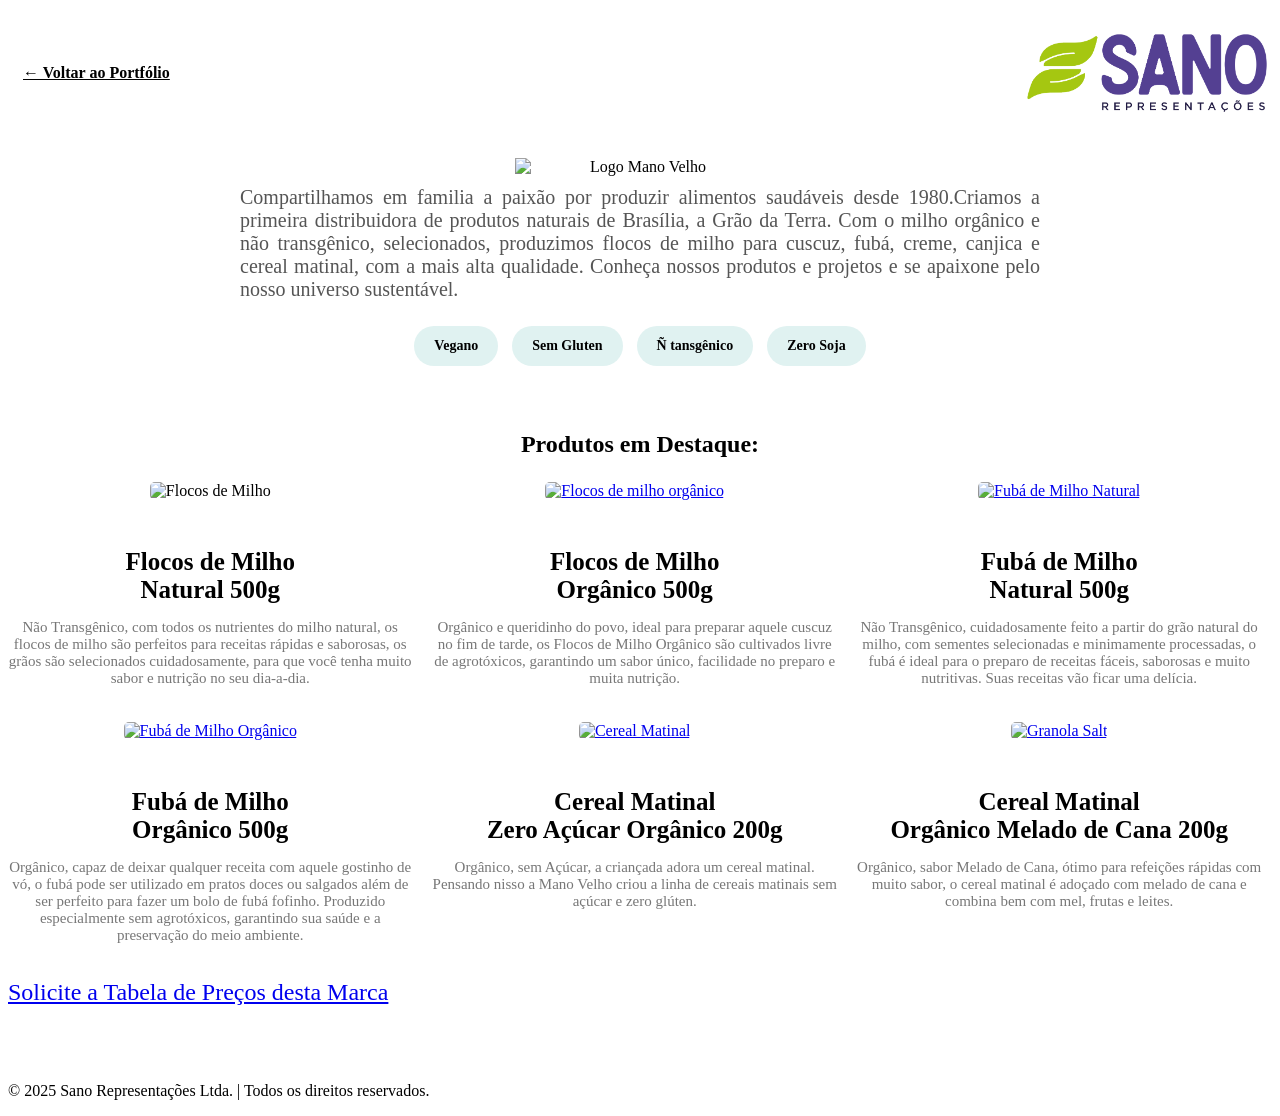
==== Trabalho/manovelho.html @ ac72301f "Ajuste" ====
<!DOCTYPE html>
<html lang="pt-BR">
<head>
    <meta charset="UTF-8">
    <meta name="viewport" content="width=device-width, initial-scale=1.0">
    <title>Mano Velho | Mano Velho - Sano Representações</title> 
    
    <link rel="stylesheet" href="manovelho.css"> 
    <link href="https://fonts.googleapis.com/css2?family=Poppins:wght@400;600;700&display=swap" rel="stylesheet">
</head>
<body>
    
    <header class="header-secundario">
        <div class="container">
            <a href="trabalhoav1.html" class="back-button">
                &#8592; Voltar ao Portfólio
            </a>
            <a href="manovelho.html" class="logo-link">
                <img src="../imagens/Logo-Original.png" alt="Logo da Sano Representações" class="logo-pequena">
            </a>
        </div>  
    </header>

    <main>
        <section class="marca-detalhe">
            <div class="container">
                <img src="https://cdn.awsli.com.br/1877/1877050/marca/20467611-2fkz0a444g.png" alt="Logo Mano Velho" class="marca-logo">
                
                <p class="intro-marca">
                    Compartilhamos em familia a paixão por produzir alimentos saudáveis desde 1980.Criamos a primeira distribuidora de produtos naturais de Brasília, a Grão da Terra. Com o milho orgânico e não transgênico, selecionados, produzimos flocos de milho para cuscuz, fubá, creme, canjica e cereal matinal, com a mais alta qualidade. Conheça nossos produtos e projetos e se apaixone pelo nosso universo sustentável.    

                </p>

                <div class="destaques-linha">
                    <span class="tag-produto">Vegano</span>
                    <span class="tag-produto">Sem Gluten</span>
                    <span class="tag-produto">Ñ tansgênico</span>
                    <span class="tag-produto">Zero Soja</span>
                </div>

                <h3 style="font-size: x-large;">Produtos em Destaque:</h3>
                
                <div class="produto-lista">
                    <div class="produto-item">
                        <img src="../imagens/Flocos natural.jpg" target="_blank" alt="Flocos de Milho" class="produto-img">
                        <h4>Flocos de Milho <br>Natural 500g</h4>
                        <p>Não Transgênico, com todos os nutrientes do milho natural, os flocos de milho são perfeitos para receitas rápidas e saborosas, os grãos são selecionados cuidadosamente, para que você tenha muito sabor e nutrição no seu dia-a-dia. </p>
                    </div>
                    
                    <div class="produto-item">
                <a href="../imagens/flocos organico.jpg" target="_blank">
                <img src="https://down-br.img.susercontent.com/file/br-11134207-7r98o-lqukg7emm5nof6" alt="Flocos de milho orgânico" class="produto-img">
                </a>
                 <h4>Flocos de Milho <br> Orgânico 500g</h4>
                <p>Orgânico e queridinho do povo, ideal para preparar aquele cuscuz no fim de tarde, os Flocos de Milho Orgânico são cultivados livre de agrotóxicos, garantindo um sabor único, facilidade no preparo e muita nutrição.</p>
                </div>

                <div class="produto-item">
                <a href="../imagens/Fuba de milho.png" target="_blank">
                <img src="https://a-static.mlcdn.com.br/470x352/fuba-de-milho-natural-mano-velho-500g/boomi/14963853592/6d61be8999ad0fb739812e83c77d1e4c.jpeg" alt="Fubá de Milho Natural" class="produto-img">
                </a>
                <h4>Fubá de Milho <br> Natural 500g</h4>
                <p>Não Transgênico, cuidadosamente feito a partir do grão natural do milho, com sementes selecionadas e minimamente processadas, o fubá é ideal para o preparo de receitas fáceis, saborosas e muito nutritivas. Suas receitas vão ficar uma delícia.</p>
                </div>

                <div class="produto-item">
                <a href="https://images.tcdn.com.br/img/img_prod/1018743/fuba_de_milho_organico_500g_mano_velho_4195_1_0ed1995c9459985981982170e9d13911.jpg" target="_blank">
                <img src="https://images.tcdn.com.br/img/img_prod/1018743/fuba_de_milho_organico_500g_mano_velho_4195_1_0ed1995c9459985981982170e9d13911.jpg" alt="Fubá de Milho Orgânico" class="produto-img">
                </a>
                <h4>Fubá de Milho <br> Orgânico 500g</h4>
                <p>Orgânico, capaz de deixar qualquer receita com aquele gostinho de vó, o fubá pode ser utilizado em pratos doces ou salgados além de ser perfeito para fazer um bolo de fubá fofinho. Produzido especialmente sem agrotóxicos, garantindo sua saúde e a preservação do meio ambiente.</p>
                </div>

                <div class="produto-item">
                <a href="https://m.magazineluiza.com.br/a-static/420x420/cereal-de-flocos-de-milho-organico-sem-acucar-mano-velho-200g/casasantaluzia2/110332/e38f6b914f3742d6d29ae379b5268fef.jpeg" target="_blank">
                <img src="https://m.magazineluiza.com.br/a-static/420x420/cereal-de-flocos-de-milho-organico-sem-acucar-mano-velho-200g/casasantaluzia2/110332/e38f6b914f3742d6d29ae379b5268fef.jpeg" alt="Cereal Matinal" class="produto-img">
                </a>
                <h4>Cereal Matinal<br>Zero Açúcar Orgânico 200g</h4>
                <p>Orgânico, sem Açúcar, a criançada adora um cereal matinal. Pensando nisso a Mano Velho criou a linha de cereais matinais sem açúcar e zero glúten.</p>
                </div>

                <div class="produto-item">
                <a href="https://images.tcdn.com.br/img/img_prod/1018743/cereal_matinal_organico_sabor_melado_de_cana_200g_mano_velho_4503_1_69b65ff1a4015715ecfc857462766bca.jpg" target="_blank">
                <img src="https://images.tcdn.com.br/img/img_prod/1018743/cereal_matinal_organico_sabor_melado_de_cana_200g_mano_velho_4503_1_69b65ff1a4015715ecfc857462766bca.jpg" alt="Granola Salt" class="produto-img">
                </a>
                <h4>Cereal Matinal<br>Orgânico Melado de Cana 200g</h4>
                <p>Orgânico, sabor Melado de Cana, ótimo para refeições rápidas com muito sabor, o cereal matinal é adoçado com melado de cana e combina bem com mel, frutas e leites.</p>
                </div>

                
                    
                <a href="trabalhoav1.html#contato-form" class="cta-button" style="font-size: x-large;">Solicite a Tabela de Preços desta Marca</a>

            </div>
        </section>
    </main>

    <footer>
        <div class="container">
            <p>&copy; 2025 Sano Representações Ltda. | Todos os direitos reservados.</p>
        </div>
    </footer>

</body>
</html>
---- Trabalho/manovelho.css ----
/* ==========================================================================
   1. CONFIGURAÇÕES GLOBAIS E VARIÁVEIS
   ========================================================================== */
html {
  scroll-padding-top: 60px; /* ajuste conforme a altura do seu header */
}
.tabela-preco-center .cta-button {
    font-size: 1.25rem;
}
/* Centraliza o botão de solicitar tabela de preços */
.tabela-preco-center {
    display: flex;
    justify-content: center;
    width: 100%;
}
/* Reduz o tamanho do h2 apenas dentro do container */
.container h2 {
    font-size: 1.45rem;
    font-weight: normal;
}
/* ====================================================================
   9. ESTILOS PARA PÁGINAS INDIVIDUAIS DE MARCA
   ==================================================================== */

/* Estilo do Header Secundário (apenas logo e botão de voltar) */
.header-secundario {
    background-color: var(--light-bg);
    padding: 15px 0;
    border-bottom: 2px solid var(--primary-color);
}

.header-secundario .container {
    display: flex;
    justify-content: space-between;
    align-items: center;
}

.logo-pequena {
    width: 250px; /* Logo menor no header secundário */
    height: auto;
}

/* Estilo do Botão de Voltar */
.back-button {
    font-size: 16px;
    font-weight: 600;
    color: var(--primary-color);
    padding: 8px 15px;
    border: 1px solid var(--primary-color);
    border-radius: 5px;
    transition: background-color 0.3s, color 0.3s;
}

.back-button:hover {
    background-color: var(--primary-color);
    color: white;
}

/* Estilo da Seção de Detalhes da Marca */
.marca-detalhe {
    padding: 60px 0;
    text-align: center;
}

.marca-logo {
    width: auto;/*Largura ajusta se automaticamente*/
    display: block;/*faz o elemento se comportar como bloco*/
    max-width: 250px; /* define um limite máximo de largura */
    height: auto;/*ajusta a altura proporcional automaticamente*/
    margin: -40px auto 10px; /* Aplica margem: -20px no topo (faz a logo “subir” um pouco), auto nas laterais (centraliza horizontalmente), 15px embaixo (afasta do próximo elemento) */
}

@media (max-width: 600px) {
    .marca-logo {
        max-width: 180px; /* logo menor em telas pequenas */
        margin: -10px auto 12px;
    }
}

.intro-marca {
    max-width: 800px;
    margin: 0 auto 20px;
    font-size: 20px;
    color: #555;
    text-align: justify;
    font-weight:bolder
    color rgb(99, 86, 86);
    font-style: inherit;
}

/* Tags de Destaque do Produto */
.destaques-linha {
    margin-bottom: 60px; 
    
}

.tag-produto {
    display: inline-block;
    background-color: #e0f2f1; /* Cor de fundo suave */
    color: var(--primary-color);
    padding: 12px 20px;
    border-radius: 20px;
    font-size: 14px;
    font-weight: 600;
    margin: 5px;
}

/* Layout da Lista de Produtos (Grid) */
/* --- ESTILO PARA A LISTA DE PRODUTOS --- */

.produto-lista {
  display: flex; /* Ativa o layout flexível, colocando os itens lado a lado */
  flex-wrap: wrap; /* Permite que os itens que não cabem na linha passem para baixo */
  gap: 20px; /* Cria um espaço de 20px entre os produtos (horizontal e vertical) */
}

.produto-item {
  /* Define que cada item deve tentar ocupar 32% da largura do container. */
  /* Usamos 32% em vez de 33.33% para dar uma folga para o espaçamento. */
  flex-basis: 32%; 

  /* Garante que o padding e a borda não aumentem o tamanho total do item, evitando quebras de linha indesejadas */
  box-sizing: border-box; 
}

.produto-img {
    width: 90%;
    height: auto;
    border-radius: 5px;
    margin-bottom: 15px;
}

.produto-item h4 {
    font-size: 25px;
    color: var(--dark-text);
    margin-bottom: 5px;
}

.produto-item p {
    font-size: 15px;
    color: #777;
}

/* Responsividade adicional para a nova página */
@media (max-width: 600px) {
    .header-secundario .container {
        flex-direction: column;
        gap: 15px;
    }
}
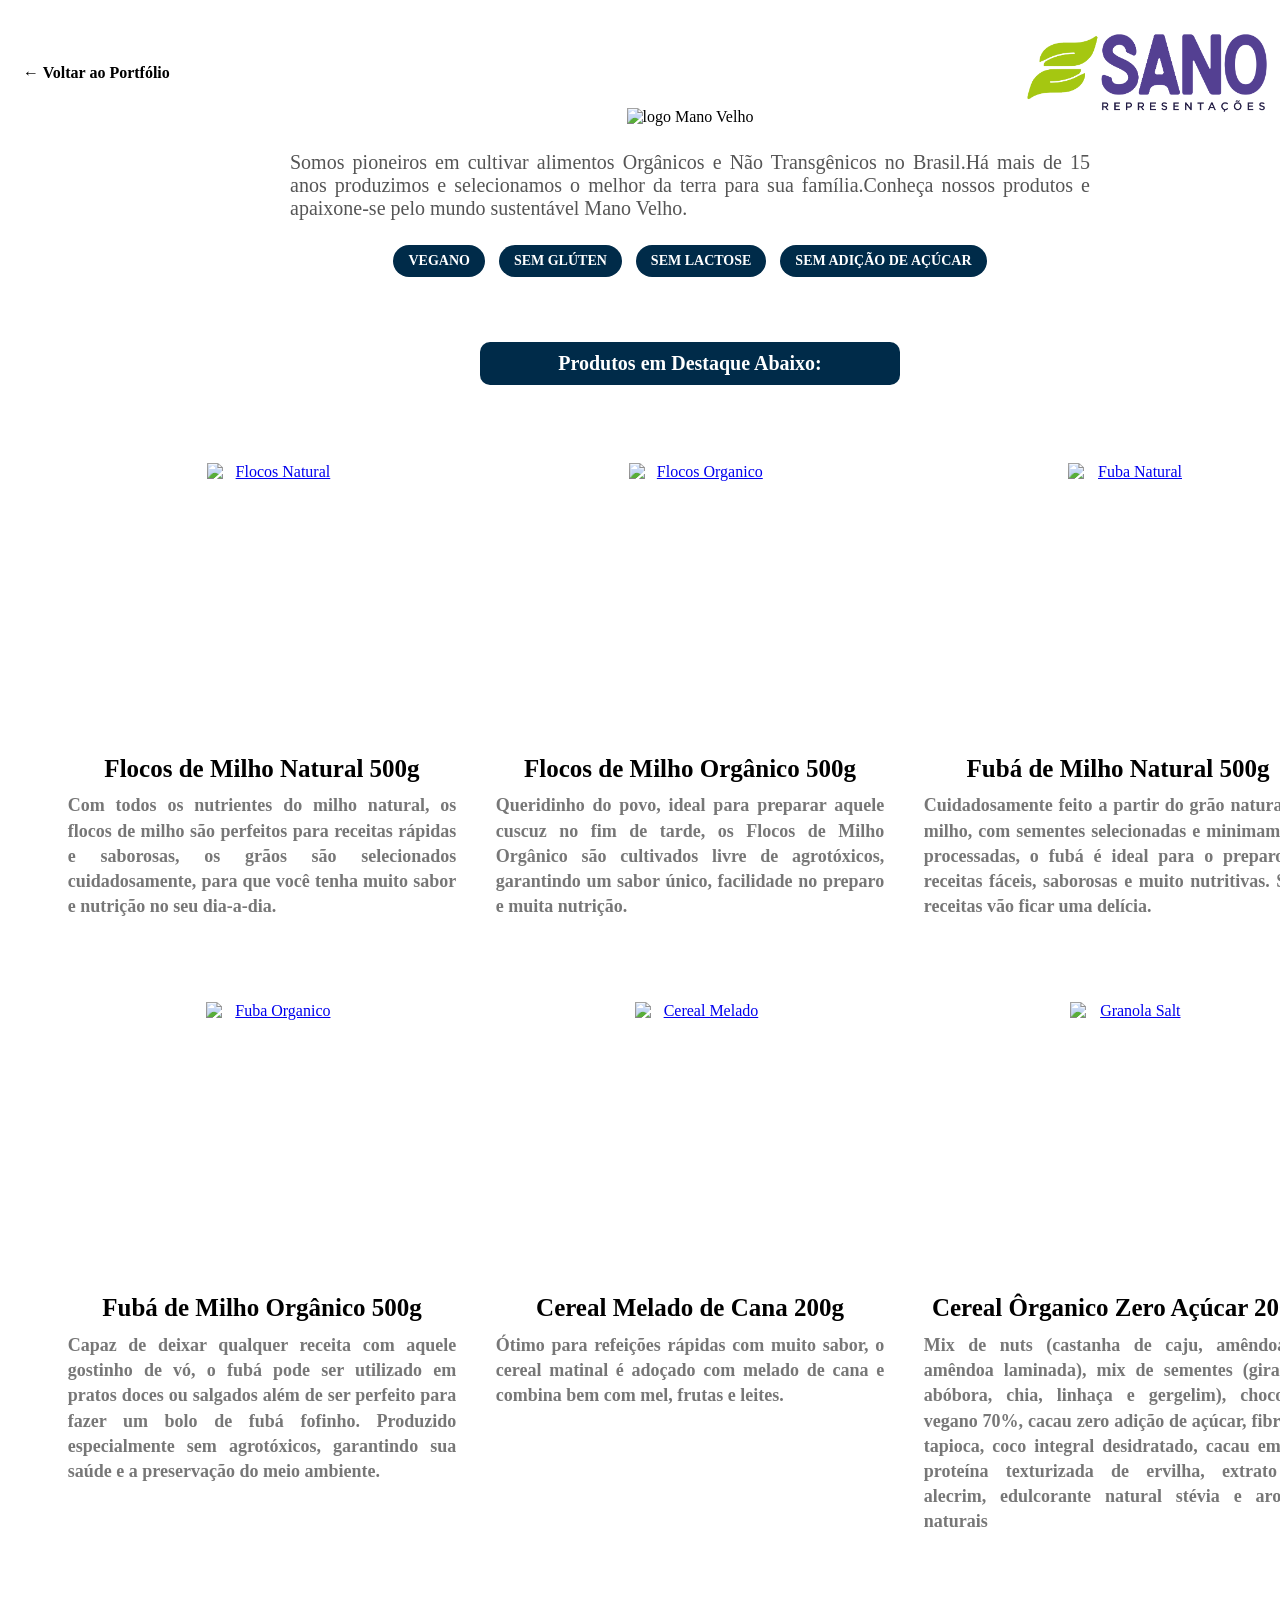
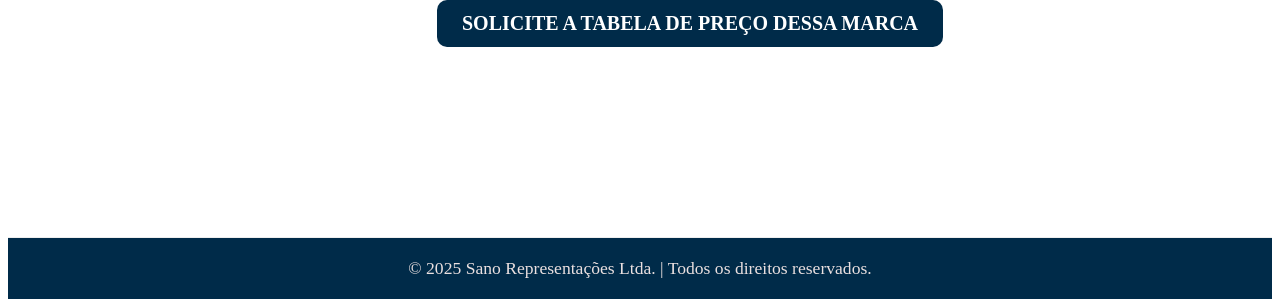
==== commit 5460b503: "Finalização Mano Velho" ====
--- a/Trabalho/manovelho.html
+++ b/Trabalho/manovelho.html
@@ -3,7 +3,7 @@
 <head>
     <meta charset="UTF-8">
     <meta name="viewport" content="width=device-width, initial-scale=1.0">
-    <title>Mano Velho | Mano Velho - Sano Representações</title> 
+    <title>GranoSquare | Linha de Granolas e Cereais Orgânicos - Sano Representações</title> 
     
     <link rel="stylesheet" href="manovelho.css"> 
     <link href="https://fonts.googleapis.com/css2?family=Poppins:wght@400;600;700&display=swap" rel="stylesheet">
@@ -18,85 +18,85 @@
             <a href="manovelho.html" class="logo-link">
                 <img src="../imagens/Logo-Original.png" alt="Logo da Sano Representações" class="logo-pequena">
             </a>
-        </div>  
+        </div>
     </header>
 
     <main>
         <section class="marca-detalhe">
             <div class="container">
-                <img src="https://cdn.awsli.com.br/1877/1877050/marca/20467611-2fkz0a444g.png" alt="Logo Mano Velho" class="marca-logo">
-                
+                <div class="logo_manovelho">
+                    <img src="../imagens/Logo Mano Velho.jpeg" alt="logo Mano Velho" class="marca-logo">
+                </div>
                 <p class="intro-marca">
-                    Compartilhamos em familia a paixão por produzir alimentos saudáveis desde 1980.Criamos a primeira distribuidora de produtos naturais de Brasília, a Grão da Terra. Com o milho orgânico e não transgênico, selecionados, produzimos flocos de milho para cuscuz, fubá, creme, canjica e cereal matinal, com a mais alta qualidade. Conheça nossos produtos e projetos e se apaixone pelo nosso universo sustentável.    
-
+                   Somos pioneiros em cultivar alimentos Orgânicos e Não Transgênicos no Brasil.Há mais de 15 anos produzimos e selecionamos o melhor da terra para sua família.Conheça nossos produtos e apaixone-se pelo mundo sustentável Mano Velho.
                 </p>
 
                 <div class="destaques-linha">
-                    <span class="tag-produto">Vegano</span>
-                    <span class="tag-produto">Sem Gluten</span>
-                    <span class="tag-produto">Ñ tansgênico</span>
-                    <span class="tag-produto">Zero Soja</span>
+                    <span class="tag-produto">VEGANO</span>
+                    <span class="tag-produto">SEM GLÚTEN</span> <span class="tag-produto">SEM LACTOSE</span> <span class="tag-produto">SEM ADIÇÃO DE AÇÚCAR</span>
                 </div>
-
-                <h3 style="font-size: x-large;">Produtos em Destaque:</h3>
                 
-                <div class="produto-lista">
-                    <div class="produto-item">
-                        <img src="../imagens/Flocos natural.jpg" target="_blank" alt="Flocos de Milho" class="produto-img">
-                        <h4>Flocos de Milho <br>Natural 500g</h4>
-                        <p>Não Transgênico, com todos os nutrientes do milho natural, os flocos de milho são perfeitos para receitas rápidas e saborosas, os grãos são selecionados cuidadosamente, para que você tenha muito sabor e nutrição no seu dia-a-dia. </p>
+                <div class="observacao">
+                    <h3>Produtos em Destaque Abaixo:</h3>
+                </div>
+                
+                <div class="produto-lista"> <div class="produto-item">
+                        <a href="../imagens/Flocos Natural MV.png" target="_blank">
+                            <img src="../imagens/Flocos Natural MV.png" alt="Flocos Natural" class="produto-img">
+                        </a>
+                        <h4>Flocos de Milho Natural 500g</h4>
+                        <p>Com todos os nutrientes do milho natural, os flocos de milho são perfeitos para receitas rápidas e saborosas, os grãos são selecionados cuidadosamente, para que você tenha muito sabor e nutrição no seu dia-a-dia. </p>
                     </div>
                     
                     <div class="produto-item">
-                <a href="../imagens/flocos organico.jpg" target="_blank">
-                <img src="https://down-br.img.susercontent.com/file/br-11134207-7r98o-lqukg7emm5nof6" alt="Flocos de milho orgânico" class="produto-img">
-                </a>
-                 <h4>Flocos de Milho <br> Orgânico 500g</h4>
-                <p>Orgânico e queridinho do povo, ideal para preparar aquele cuscuz no fim de tarde, os Flocos de Milho Orgânico são cultivados livre de agrotóxicos, garantindo um sabor único, facilidade no preparo e muita nutrição.</p>
+                        <a href="../imagens/Flocos Organico MV.png" target="_blank">
+                            <img src="../imagens/Flocos Organico MV.png" alt="Flocos Organico" class="produto-img">
+                        </a>
+                        <h4>Flocos de Milho Orgânico 500g</h4>
+                        <p>Queridinho do povo, ideal para preparar aquele cuscuz no fim de tarde, os Flocos de Milho Orgânico são cultivados livre de agrotóxicos, garantindo um sabor único, facilidade no preparo e muita nutrição. </p>
+                    </div>
+                    
+                    <div class="produto-item">
+                        <a href="../imagens/Fuba Natural MV.png" target="_blank">
+                            <img src="../imagens/Fuba Natural MV.png" alt="Fuba Natural" class="produto-img">
+                        </a>
+                        <h4>Fubá de Milho Natural 500g</h4>
+                        <p>Cuidadosamente feito a partir do grão natural do milho, com sementes selecionadas e minimamente processadas, o fubá é ideal para o preparo de receitas fáceis, saborosas e muito nutritivas. Suas receitas vão ficar uma delícia.    </p>
+                    </div>
+                    
+                    <div class="produto-item">
+                        <a href="../imagens/Fuba Orgânico MV.png" target="_blank">
+                            <img src="../imagens/Flocos Organico MV.png" alt="Fuba Organico" class="produto-img">
+                        </a>
+                        <h4>Fubá de Milho Orgânico 500g</h4>
+                        <p>Capaz de deixar qualquer receita com aquele gostinho de vó, o fubá pode ser utilizado em pratos doces ou salgados além de ser perfeito para fazer um bolo de fubá fofinho. Produzido especialmente sem agrotóxicos, garantindo sua saúde e a preservação do meio ambiente.
+</p>
+                    </div>
+                    
+                    <div class="produto-item">
+                        <a href="../imagens/Melado de cana MV.png" target="_blank">
+                            <img src="../imagens/Melado de cana MV.png" alt="Cereal Melado" class="produto-img">
+                        </a>
+                        <h4>Cereal Melado de Cana 200g</h4>
+                        <p>Ótimo para refeições rápidas com muito sabor, o cereal matinal é adoçado com melado de cana e combina bem com mel, frutas e leites. </p>
+                    </div>
+                    
+                    <div class="produto-item">
+                        <a href="../imagens/Ceral Matinal .png" target="_blank">
+                            <img src="../imagens/Ceral Matinal .png" alt="Granola Salt" class="produto-img">
+                        </a>
+                        <h4>Cereal Ôrganico Zero Açúcar 200g</h4>
+                        <p>Mix de nuts (castanha de caju, amêndoa, e amêndoa laminada), mix de sementes (girassol, abóbora, chia, linhaça e gergelim), chocolate vegano 70%, cacau zero adição de açúcar, fibra de tapioca, coco integral desidratado, cacau em pó, proteína texturizada de ervilha, extrato de alecrim, edulcorante natural stévia e aromas naturais</p>
+                    </div>
+                </div> <div class="cta-container tabela-preco-center"> <a href="trabalhoav1.html#contato-form" class="cta-button" >SOLICITE A TABELA DE PREÇO DESSA MARCA</a>
                 </div>
-
-                <div class="produto-item">
-                <a href="../imagens/Fuba de milho.png" target="_blank">
-                <img src="https://a-static.mlcdn.com.br/470x352/fuba-de-milho-natural-mano-velho-500g/boomi/14963853592/6d61be8999ad0fb739812e83c77d1e4c.jpeg" alt="Fubá de Milho Natural" class="produto-img">
-                </a>
-                <h4>Fubá de Milho <br> Natural 500g</h4>
-                <p>Não Transgênico, cuidadosamente feito a partir do grão natural do milho, com sementes selecionadas e minimamente processadas, o fubá é ideal para o preparo de receitas fáceis, saborosas e muito nutritivas. Suas receitas vão ficar uma delícia.</p>
-                </div>
-
-                <div class="produto-item">
-                <a href="https://images.tcdn.com.br/img/img_prod/1018743/fuba_de_milho_organico_500g_mano_velho_4195_1_0ed1995c9459985981982170e9d13911.jpg" target="_blank">
-                <img src="https://images.tcdn.com.br/img/img_prod/1018743/fuba_de_milho_organico_500g_mano_velho_4195_1_0ed1995c9459985981982170e9d13911.jpg" alt="Fubá de Milho Orgânico" class="produto-img">
-                </a>
-                <h4>Fubá de Milho <br> Orgânico 500g</h4>
-                <p>Orgânico, capaz de deixar qualquer receita com aquele gostinho de vó, o fubá pode ser utilizado em pratos doces ou salgados além de ser perfeito para fazer um bolo de fubá fofinho. Produzido especialmente sem agrotóxicos, garantindo sua saúde e a preservação do meio ambiente.</p>
-                </div>
-
-                <div class="produto-item">
-                <a href="https://m.magazineluiza.com.br/a-static/420x420/cereal-de-flocos-de-milho-organico-sem-acucar-mano-velho-200g/casasantaluzia2/110332/e38f6b914f3742d6d29ae379b5268fef.jpeg" target="_blank">
-                <img src="https://m.magazineluiza.com.br/a-static/420x420/cereal-de-flocos-de-milho-organico-sem-acucar-mano-velho-200g/casasantaluzia2/110332/e38f6b914f3742d6d29ae379b5268fef.jpeg" alt="Cereal Matinal" class="produto-img">
-                </a>
-                <h4>Cereal Matinal<br>Zero Açúcar Orgânico 200g</h4>
-                <p>Orgânico, sem Açúcar, a criançada adora um cereal matinal. Pensando nisso a Mano Velho criou a linha de cereais matinais sem açúcar e zero glúten.</p>
-                </div>
-
-                <div class="produto-item">
-                <a href="https://images.tcdn.com.br/img/img_prod/1018743/cereal_matinal_organico_sabor_melado_de_cana_200g_mano_velho_4503_1_69b65ff1a4015715ecfc857462766bca.jpg" target="_blank">
-                <img src="https://images.tcdn.com.br/img/img_prod/1018743/cereal_matinal_organico_sabor_melado_de_cana_200g_mano_velho_4503_1_69b65ff1a4015715ecfc857462766bca.jpg" alt="Granola Salt" class="produto-img">
-                </a>
-                <h4>Cereal Matinal<br>Orgânico Melado de Cana 200g</h4>
-                <p>Orgânico, sabor Melado de Cana, ótimo para refeições rápidas com muito sabor, o cereal matinal é adoçado com melado de cana e combina bem com mel, frutas e leites.</p>
-                </div>
-
-                
-                    
-                <a href="trabalhoav1.html#contato-form" class="cta-button" style="font-size: x-large;">Solicite a Tabela de Preços desta Marca</a>
 
             </div>
         </section>
     </main>
 
     <footer>
-        <div class="container">
+        <div class="direitos_autorais">
             <p>&copy; 2025 Sano Representações Ltda. | Todos os direitos reservados.</p>
         </div>
     </footer>
--- a/Trabalho/manovelho.css
+++ b/Trabalho/manovelho.css
@@ -1,28 +1,63 @@
-/* ==========================================================================
-   1. CONFIGURAÇÕES GLOBAIS E VARIÁVEIS
-   ========================================================================== */
 html {
-  scroll-padding-top: 60px; /* ajuste conforme a altura do seu header */
-}
-.tabela-preco-center .cta-button {
-    font-size: 1.25rem;
-}
-/* Centraliza o botão de solicitar tabela de preços */
-.tabela-preco-center {
-    display: flex;
-    justify-content: center;
-    width: 100%;
-}
-/* Reduz o tamanho do h2 apenas dentro do container */
+    scroll-padding-top: 60px; 
+}
+
+/* ====================================================================
+   AJUSTES GERAIS E BOTÕES
+   ==================================================================== */
+
+.logo_ManoVelho {
+    text-align: center;
+    margin-bottom: 20px;
+
+    /* Aumentei o valor para subir mais */
+    transform: translateY(-120px); /* ajuste para -140px, -160px se quiser subir mais */
+    position: relative; /* necessário para top/transform e z-index */
+    z-index: 999; /* garante que fique acima do header */
+    transition: transform 0.25s ease;
+}
+
+/* Ajuste responsivo para telas pequenas */
+@media (max-width: 600px) {
+    .logo_ManoVelho {
+        transform: translateY(-40px); /* menos deslocamento no mobile */
+    }
+}
+
+/* Reduz o tamanho do h2 apenas dentro do container (se houver h2) */
 .container h2 {
     font-size: 1.45rem;
     font-weight: normal;
 }
+
+/* Estilo para o Botão de Solicitação de Preço */
+.cta-button {
+    background-color: #002B49;
+    color: white; /* Cor branca para o texto */
+    padding: 12px 25px;
+    font-size: 1.25rem; /* Fonte maior para destacar */
+    border: none;
+    border-radius: 10px;
+    text-decoration: none; /* Remove o sublinhado */
+    font-weight: bold;
+    display: inline-block; /* Garante que o background se ajuste ao texto */
+    transition: background-color 0.3s ease, transform 0.2s ease;
+    cursor: pointer;
+}
+
+/* Centraliza o botão de solicitar tabela de preços de forma responsiva */
+.tabela-preco-center {
+    display: flex;
+    justify-content: center; 
+    align-items: center; 
+    margin: 40px 0; 
+}
+
 /* ====================================================================
    9. ESTILOS PARA PÁGINAS INDIVIDUAIS DE MARCA
    ==================================================================== */
 
-/* Estilo do Header Secundário (apenas logo e botão de voltar) */
+/* Estilo do Header Secundário */
 .header-secundario {
     background-color: var(--light-bg);
     padding: 15px 0;
@@ -36,7 +71,7 @@
 }
 
 .logo-pequena {
-    width: 250px; /* Logo menor no header secundário */
+    width: 250px; 
     height: auto;
 }
 
@@ -48,6 +83,7 @@
     padding: 8px 15px;
     border: 1px solid var(--primary-color);
     border-radius: 5px;
+    text-decoration: none; /* Remove o sublinhado */
     transition: background-color 0.3s, color 0.3s;
 }
 
@@ -58,74 +94,105 @@
 
 /* Estilo da Seção de Detalhes da Marca */
 .marca-detalhe {
-    padding: 60px 0;
+    /* Reduz o padding superior para permitir que a logo suba (de 60px para 20px) */
+    padding: 20px 0 60px 0; 
     text-align: center;
+    left: 50px;
+    top: -50px;
+    margin-bottom: 40px;
 }
 
 .marca-logo {
-    width: auto;/*Largura ajusta se automaticamente*/
-    display: block;/*faz o elemento se comportar como bloco*/
-    max-width: 250px; /* define um limite máximo de largura */
-    height: auto;/*ajusta a altura proporcional automaticamente*/
-    margin: -40px auto 10px; /* Aplica margem: -20px no topo (faz a logo “subir” um pouco), auto nas laterais (centraliza horizontalmente), 15px embaixo (afasta do próximo elemento) */
-}
-
-@media (max-width: 600px) {
-    .marca-logo {
-        max-width: 180px; /* logo menor em telas pequenas */
-        margin: -10px auto 12px;
-    }
+    max-width: 800px;
+    margin-bottom: 5px;
 }
 
 .intro-marca {
     max-width: 800px;
-    margin: 0 auto 20px;
+    margin: 20px auto 20px;
     font-size: 20px;
     color: #555;
     text-align: justify;
-    font-weight:bolder
-    color rgb(99, 86, 86);
-    font-style: inherit;
 }
 
 /* Tags de Destaque do Produto */
 .destaques-linha {
-    margin-bottom: 60px; 
-    
+    margin-bottom: 60px;
 }
 
 .tag-produto {
     display: inline-block;
-    background-color: #e0f2f1; /* Cor de fundo suave */
-    color: var(--primary-color);
-    padding: 12px 20px;
+    background-color:#002B49 ; 
+    color: white; /* Corrigido para garantir o branco */
+    padding: 8px 15px;
     border-radius: 20px;
     font-size: 14px;
     font-weight: 600;
     margin: 5px;
 }
 
-/* Layout da Lista de Produtos (Grid) */
-/* --- ESTILO PARA A LISTA DE PRODUTOS --- */
+/* Faixa de Destaque */
+.observacao h3 {
+    background-color:#002B49;
+    font-size: 20px;
+    color: white;
+    margin-bottom: 30px;
+    padding: 10px 10px;
+    
+    /* CORRIGIDO: Centralização responsiva e largura controlada */
+    max-width: 400px; 
+    margin: 20px auto; 
+    
+    border-radius: 10px;
+    font-style: normal;
+    text-align: center;
+}
+
+/* ====================================================================
+   LAYOUT DO GRID DE PRODUTOS
+   ==================================================================== */
 
 .produto-lista {
-  display: flex; /* Ativa o layout flexível, colocando os itens lado a lado */
-  flex-wrap: wrap; /* Permite que os itens que não cabem na linha passem para baixo */
-  gap: 20px; /* Cria um espaço de 20px entre os produtos (horizontal e vertical) */
+    display: flex;/* Ativa o layout flexível, colocando os itens lado a lado */ 
+    flex-wrap: wrap; /* Permite que os itens que não cabem na linha passem para baixo */
+    gap: 20px; /* Cria um espaço de 20px entre os produtos (horizontal e vertical) */
+    justify-content: space-around; /* ajudar no espaçamento */
+    margin-top: 40px;
 }
 
 .produto-item {
-  /* Define que cada item deve tentar ocupar 32% da largura do container. */
-  /* Usamos 32% em vez de 33.33% para dar uma folga para o espaçamento. */
-  flex-basis: 32%; 
-
-  /* Garante que o padding e a borda não aumentem o tamanho total do item, evitando quebras de linha indesejadas */
-  box-sizing: border-box; 
+    display: flex;
+    flex-direction: column;/* empilha verticalmente imagem, título e texto */
+    align-items: center; /* <-- centraliza horizontalmente imagem, título e texto */
+    flex-basis: 32%; /* Define que cada item deve tentar ocupar 32% da largura do container. */
+    box-sizing: border-box;/* Garante que o padding e a borda não aumentem o tamanho total do item, evitando quebras de linha indesejadas */
+    padding: 8px; /* Adiciona padding interno ao card para visual */
+    text-align: center; /* centraliza o texto */
+}
+
+/* reduz espaço entre imagem, título e parágrafo dentro de cada produto */
+.produto-item .produto-img {
+    display: block;
+    margin: 0 auto 8px; /* controla espaço abaixo da imagem (reduce) */
+}
+
+.produto-item h4 {
+    margin: 4px 0 6px; /* reduz margin-top do título */
+    line-height: 1.15;
+}
+
+.produto-item p {
+    margin: 0 0 12px; /* reduz margin-top do parágrafo */
+    line-height: 1.4;
 }
 
 .produto-img {
-    width: 90%;
-    height: auto;
+    /* CORRIGIDO: Padronização da imagem para uniformizar o grid */
+    width: 80%;
+    height: 250px;
+    padding: 30px 30px; 
+    object-fit: cover; /* Faz a imagem preencher o espaço de forma uniforme */
+    
     border-radius: 5px;
     margin-bottom: 15px;
 }
@@ -137,8 +204,73 @@
 }
 
 .produto-item p {
-    font-size: 15px;
+    font-size: 18px;
     color: #777;
+    text-align: justify;
+    font-weight: bolder;
+    padding: 5px 0;
+   
+}
+footer {
+    /* CORRIGIDO: Deve ser 'display: flex' */
+    display: flex;
+    /* ESSENCIAL: Centraliza o conteúdo verticalmente (por altura) */
+    align-items: center; 
+    /* Centraliza o conteúdo horizontalmente */
+    justify-content: center;
+    
+    background-color:#002B49;
+    
+    /* REMOVIDO: text-align: center; (Redundante com justify-content: center) */
+    /* REMOVIDO: margin: 10px; (Pode causar deslocamento) */
+    
+    padding: 20px 0; /* Cria a altura para a centralização ser percebida */
+    
+    /* CORRIGIDO: Deve usar ponto, não vírgula */
+    font-size: 1.1rem; 
+    color: rgb(234, 224, 224);
+    border-top: 1px solid #eee;
+}
+
+.direitos_autorais p {
+    /* REMOVIDO: display: center; (Propriedade inválida) */
+    /* REMOVIDO: margin: -10px; (Pode anular a centralização do footer) */
+    margin: 0; 
+    
+    /* Centralização horizontal do texto (se o pai não for flex) */
+    text-align: center; 
+    
+    /* Deixando a fonte definida apenas aqui (ou herdada do footer) */
+    font-size: 1.1rem; 
+    color: rgb(234, 224, 224);
+}
+
+/* evitar que pais cortem o deslocamento */
+.marca-detalhe,
+.marca-detalhe .container {
+  overflow: visible !important;
+}
+
+/* mover o bloco que contém a logo */
+.logo_ManoVelho {
+  position: relative !important;
+  transform: translateY(-180px) !important; /* aumentar o valor para subir mais */
+  z-index: 9999 !important;
+  margin-bottom: 0 !important;
+}
+
+/* garantir proporção e centralização da imagem */
+.logo_ManoVelho .marca-logo {
+  display: block !important;
+  margin: 0 auto !important;
+  max-width: 250px; /* ajuste para o tamanho desejado */
+  height: auto !important;
+}
+
+/* diminuir deslocamento no mobile */
+@media (max-width: 600px) {
+  .logo_ManoVelho { transform: translateY(-40px) !important; }
+  .logo_ManoVelho .marca-logo { max-width: 140px; }
 }
 
 /* Responsividade adicional para a nova página */
@@ -147,4 +279,40 @@
         flex-direction: column;
         gap: 15px;
     }
+    
+    /* No celular, os produtos ocupam 100% da largura */
+    .produto-item {
+        flex-basis: 100%;
+    }
+}
+
+/* tornar o container referência para posicionamento absoluto */
+.marca-detalhe {
+  position: relative;       /* permite posicionar a logo por absolute */
+  overflow: visible !important;
+}
+
+/* posicionar a logo acima e centralizada */
+.logo_ManoVelho {
+  position: absolute !important;
+  top: -90px;               /* ajuste este valor para subir/baixar a logo */
+  left: 50%;
+  transform: translateX(-50%); /* centraliza horizontalmente */
+  z-index: 9999 !important;
+  margin: 0 !important;
+  text-align: center;
+}
+
+/* garantir proporção da imagem */
+.logo_ManoVelho .marca-logo {
+  display: block !important;
+  max-width: 250px; /* ajuste o tamanho aqui (ex.: 200px, 300px) */
+  width: auto;
+  height: auto !important;
+}
+
+/* ajustar no mobile */
+@media (max-width: 600px) {
+  .logo_ManoVelho { top: -40px !important; }
+  .logo_ManoVelho .marca-logo { max-width: 140px !important; }
 }
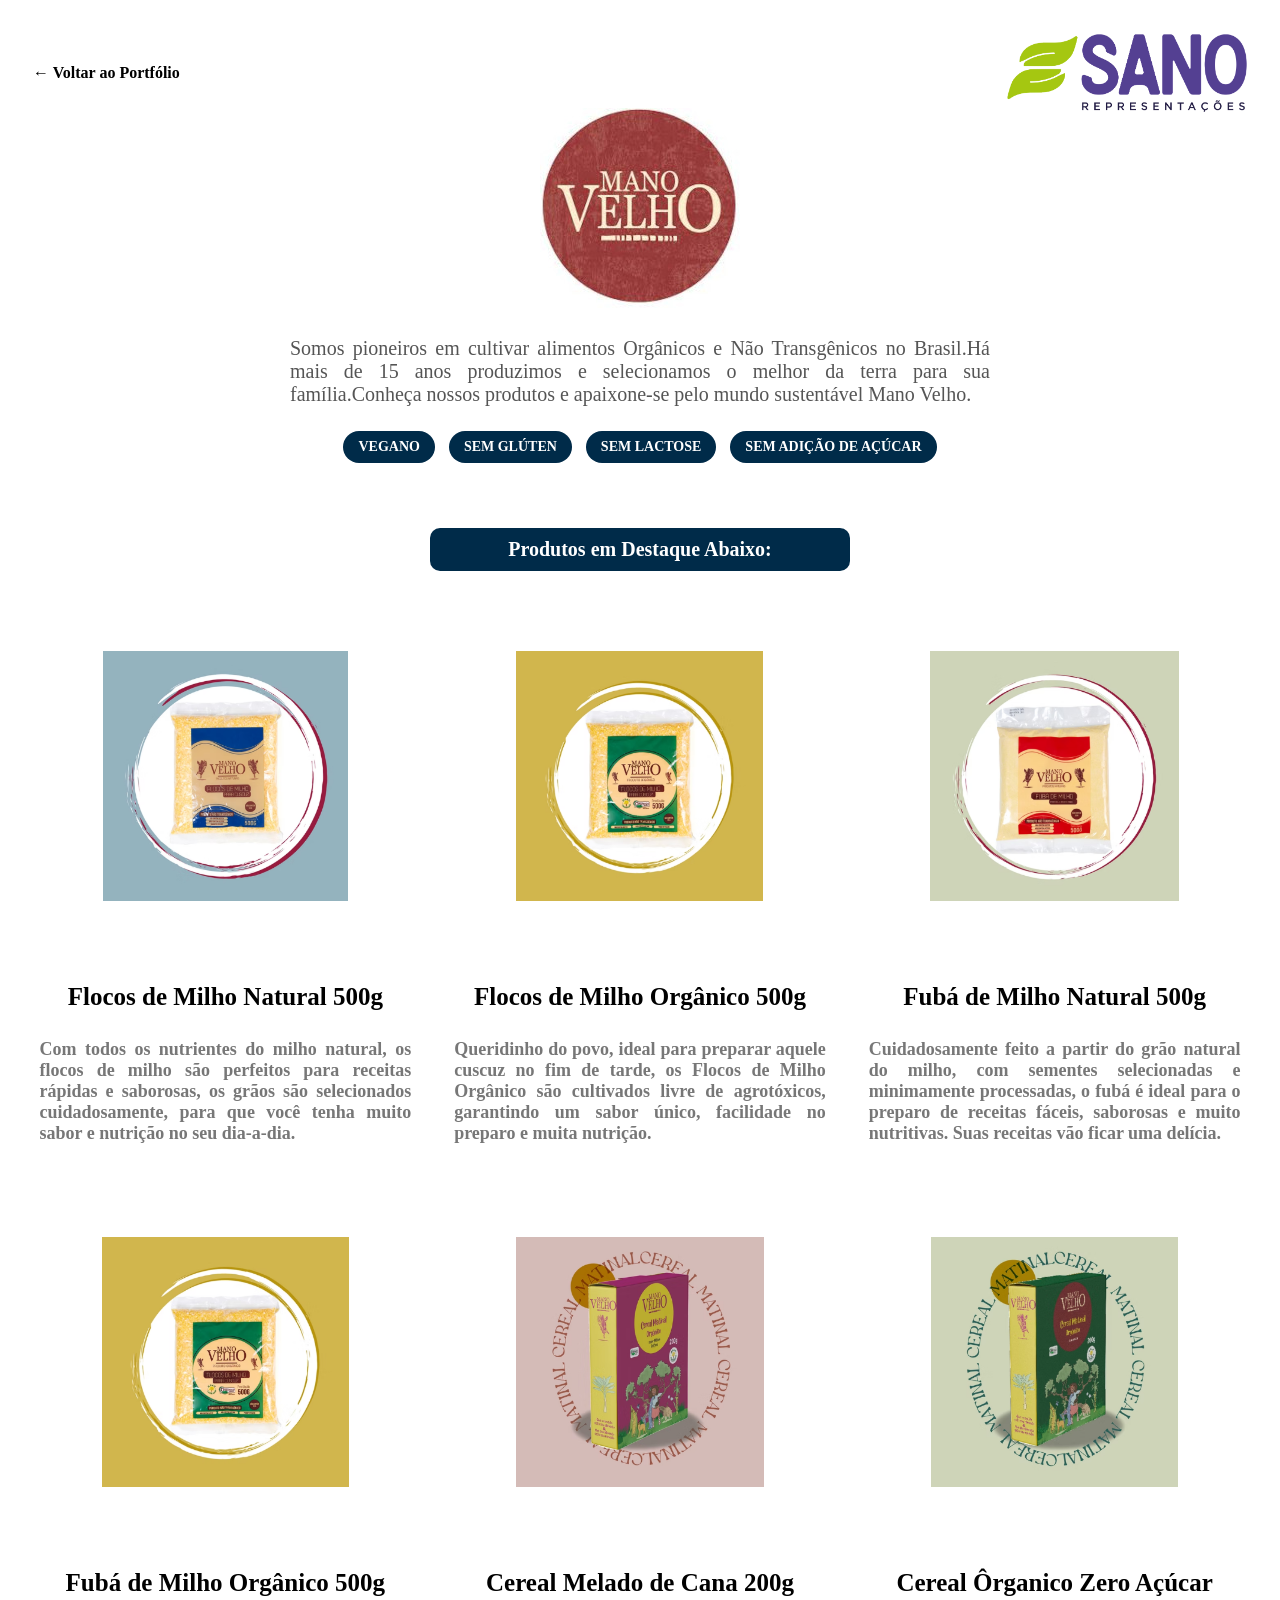
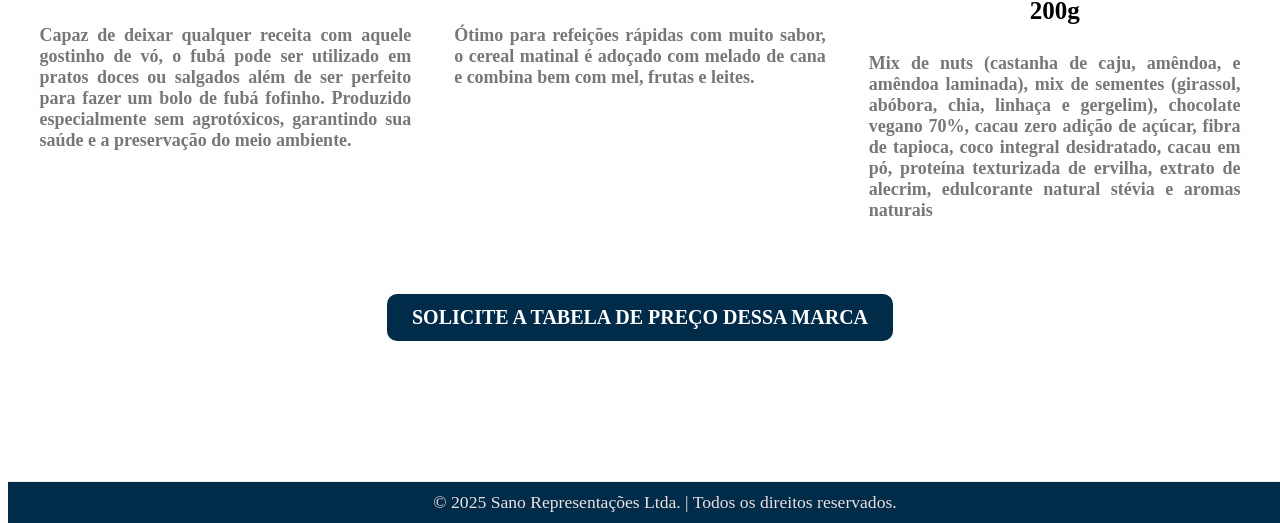
==== commit e49a6f29: "Kiro COncluido" ====
--- a/Trabalho/manovelho.html
+++ b/Trabalho/manovelho.html
@@ -3,7 +3,7 @@
 <head>
     <meta charset="UTF-8">
     <meta name="viewport" content="width=device-width, initial-scale=1.0">
-    <title>GranoSquare | Linha de Granolas e Cereais Orgânicos - Sano Representações</title> 
+    <title>Mano Velho | Mano Velho - Sano Representações</title> 
     
     <link rel="stylesheet" href="manovelho.css"> 
     <link href="https://fonts.googleapis.com/css2?family=Poppins:wght@400;600;700&display=swap" rel="stylesheet">
@@ -40,7 +40,8 @@
                     <h3>Produtos em Destaque Abaixo:</h3>
                 </div>
                 
-                <div class="produto-lista"> <div class="produto-item">
+                <div class="produto-lista"> 
+                    <div class="produto-item">
                         <a href="../imagens/Flocos Natural MV.png" target="_blank">
                             <img src="../imagens/Flocos Natural MV.png" alt="Flocos Natural" class="produto-img">
                         </a>
--- a/Trabalho/manovelho.css
+++ b/Trabalho/manovelho.css
@@ -30,7 +30,6 @@
     font-weight: normal;
 }
 
-/* Estilo para o Botão de Solicitação de Preço */
 .cta-button {
     background-color: #002B49;
     color: white; /* Cor branca para o texto */
@@ -64,6 +63,7 @@
     border-bottom: 2px solid var(--primary-color);
 }
 
+
 .header-secundario .container {
     display: flex;
     justify-content: space-between;
@@ -73,6 +73,7 @@
 .logo-pequena {
     width: 250px; 
     height: auto;
+    margin-right: 20px;
 }
 
 /* Estilo do Botão de Voltar */
@@ -81,6 +82,7 @@
     font-weight: 600;
     color: var(--primary-color);
     padding: 8px 15px;
+    margin-left:10px;
     border: 1px solid var(--primary-color);
     border-radius: 5px;
     text-decoration: none; /* Remove o sublinhado */
@@ -97,8 +99,8 @@
     /* Reduz o padding superior para permitir que a logo suba (de 60px para 20px) */
     padding: 20px 0 60px 0; 
     text-align: center;
-    left: 50px;
-    top: -50px;
+    margin-left: 20px;
+    margin-right: 20px;
     margin-bottom: 40px;
 }
 
@@ -108,7 +110,7 @@
 }
 
 .intro-marca {
-    max-width: 800px;
+    max-width: 700px;
     margin: 20px auto 20px;
     font-size: 20px;
     color: #555;
@@ -164,26 +166,11 @@
     display: flex;
     flex-direction: column;/* empilha verticalmente imagem, título e texto */
     align-items: center; /* <-- centraliza horizontalmente imagem, título e texto */
-    flex-basis: 32%; /* Define que cada item deve tentar ocupar 32% da largura do container. */
+    flex-basis: 32%;/* Define que cada item deve tentar ocupar 32% da largura do container. */
     box-sizing: border-box;/* Garante que o padding e a borda não aumentem o tamanho total do item, evitando quebras de linha indesejadas */
-    padding: 8px; /* Adiciona padding interno ao card para visual */
-    text-align: center; /* centraliza o texto */
-}
-
-/* reduz espaço entre imagem, título e parágrafo dentro de cada produto */
-.produto-item .produto-img {
-    display: block;
-    margin: 0 auto 8px; /* controla espaço abaixo da imagem (reduce) */
-}
-
-.produto-item h4 {
-    margin: 4px 0 6px; /* reduz margin-top do título */
-    line-height: 1.15;
-}
-
-.produto-item p {
-    margin: 0 0 12px; /* reduz margin-top do parágrafo */
-    line-height: 1.4;
+    padding: 10px;/* Adiciona padding interno ao card para visual */
+    text-align: center;/* centraliza o texto */
+   
 }
 
 .produto-img {
@@ -212,21 +199,13 @@
    
 }
 footer {
-    /* CORRIGIDO: Deve ser 'display: flex' */
-    display: flex;
-    /* ESSENCIAL: Centraliza o conteúdo verticalmente (por altura) */
-    align-items: center; 
-    /* Centraliza o conteúdo horizontalmente */
+    
+    display: flex;
     justify-content: center;
-    
     background-color:#002B49;
-    
-    /* REMOVIDO: text-align: center; (Redundante com justify-content: center) */
-    /* REMOVIDO: margin: 10px; (Pode causar deslocamento) */
-    
-    padding: 20px 0; /* Cria a altura para a centralização ser percebida */
-    
-    /* CORRIGIDO: Deve usar ponto, não vírgula */
+    padding:10px 10px; /* Cria a altura para a centralização ser percebida */
+    margin-right: -50px;
+    margin-bottom: -15px;
     font-size: 1.1rem; 
     color: rgb(234, 224, 224);
     border-top: 1px solid #eee;
@@ -246,11 +225,12 @@
 }
 
 /* evitar que pais cortem o deslocamento */
-.marca-detalhe,
+
 .marca-detalhe .container {
-  overflow: visible !important;
-}
-
+    margin-top: -50px;
+}
+
+   
 /* mover o bloco que contém a logo */
 .logo_ManoVelho {
   position: relative !important;
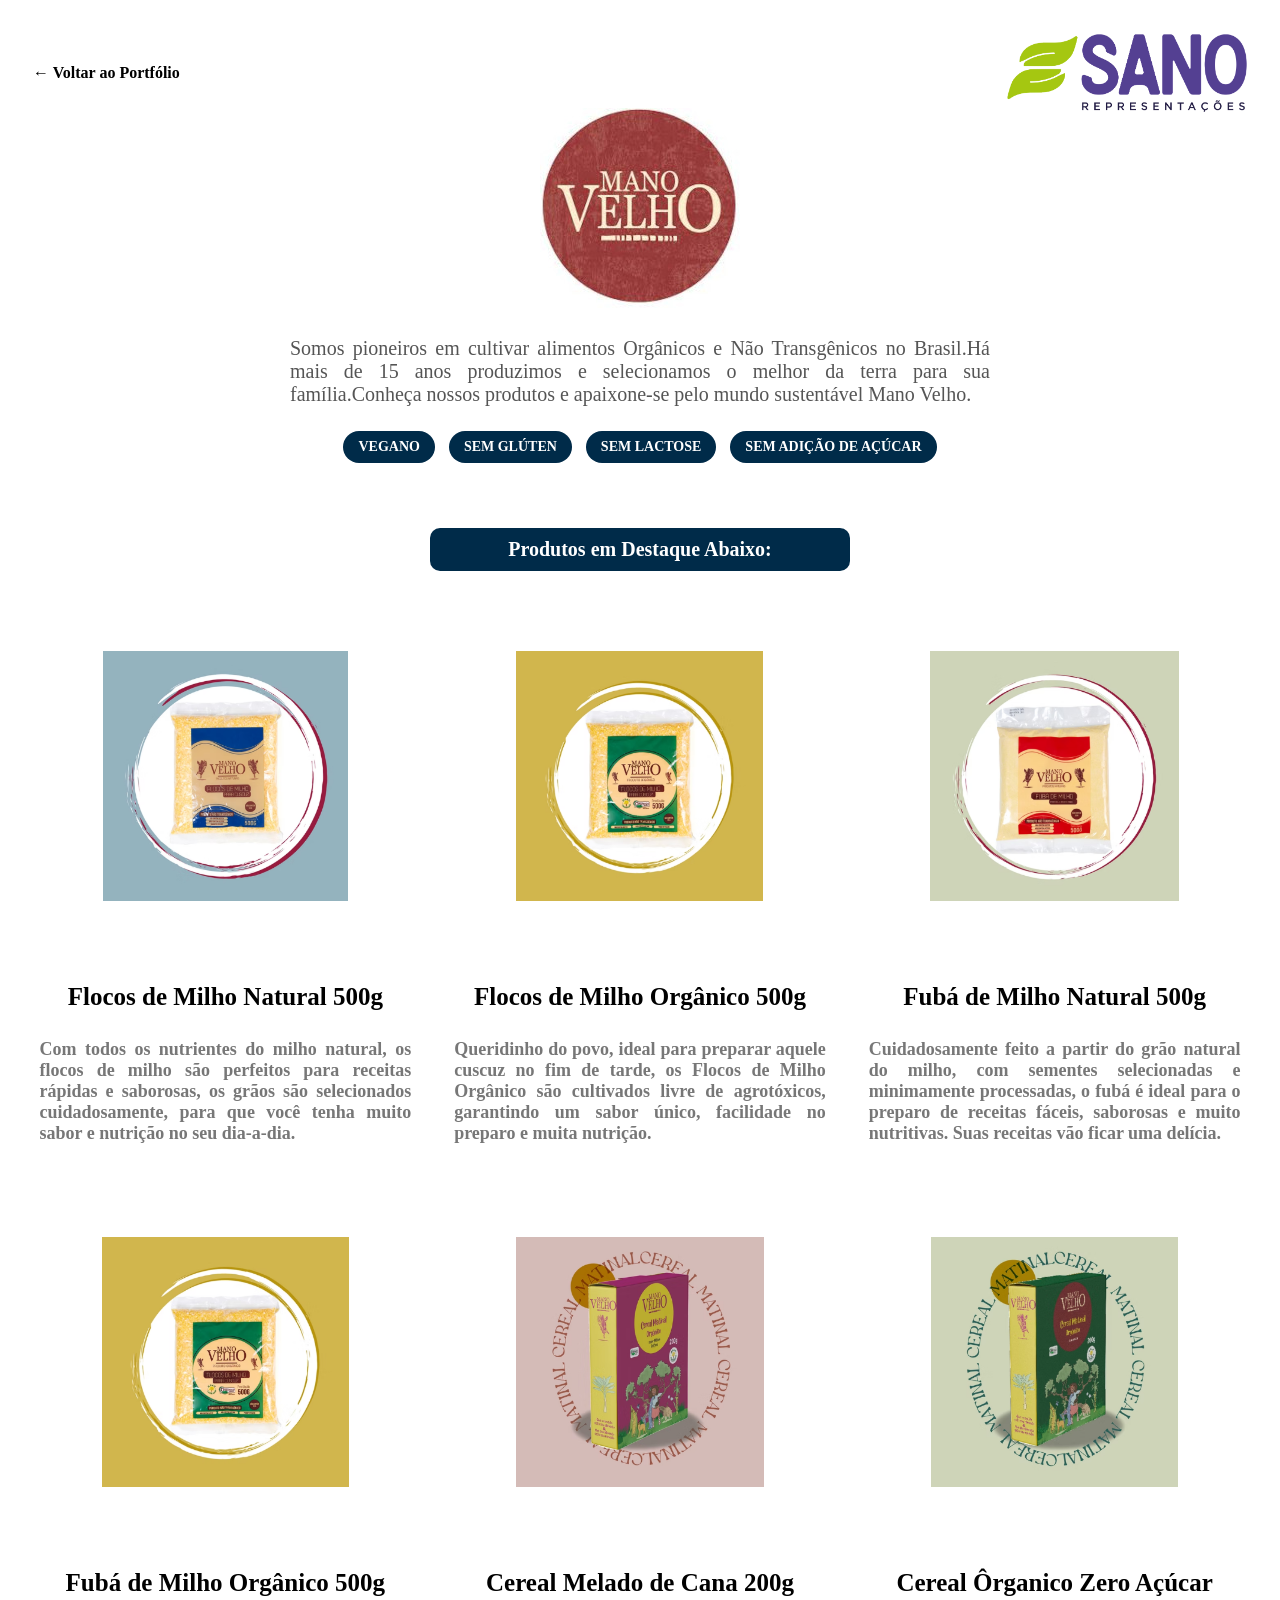
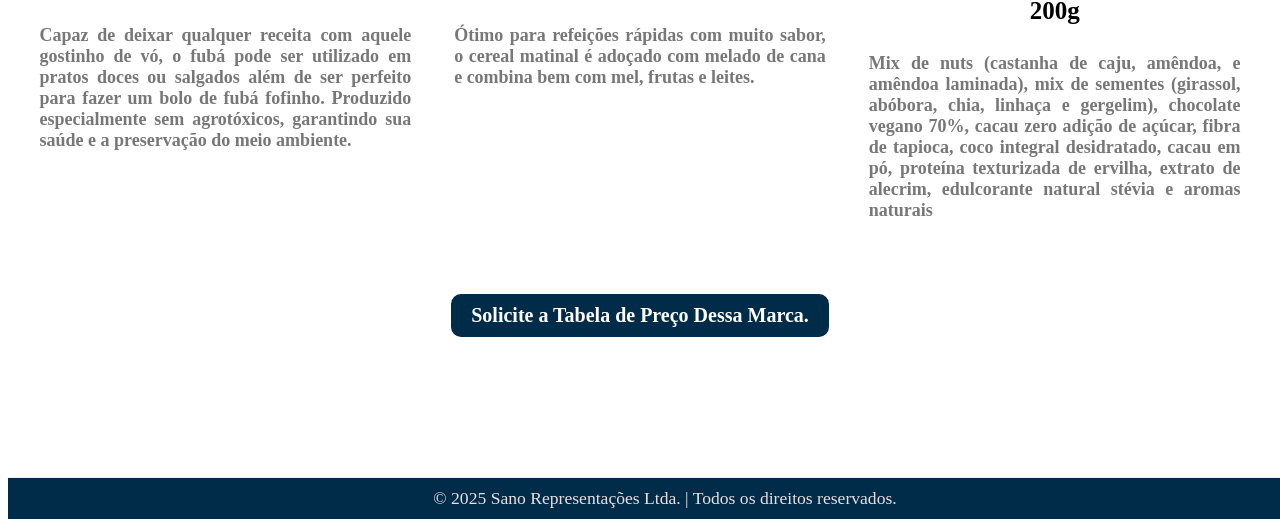
==== commit cb9fdce4: "Atualização" ====
--- a/Trabalho/manovelho.html
+++ b/Trabalho/manovelho.html
@@ -89,7 +89,7 @@
                         <h4>Cereal Ôrganico Zero Açúcar 200g</h4>
                         <p>Mix de nuts (castanha de caju, amêndoa, e amêndoa laminada), mix de sementes (girassol, abóbora, chia, linhaça e gergelim), chocolate vegano 70%, cacau zero adição de açúcar, fibra de tapioca, coco integral desidratado, cacau em pó, proteína texturizada de ervilha, extrato de alecrim, edulcorante natural stévia e aromas naturais</p>
                     </div>
-                </div> <div class="cta-container tabela-preco-center"> <a href="trabalhoav1.html#contato-form" class="cta-button" >SOLICITE A TABELA DE PREÇO DESSA MARCA</a>
+                </div> <div class="cta-container tabela-preco-center"> <a href="trabalhoav1.html#contato-form" class="cta-button" >Solicite a Tabela de Preço Dessa Marca.</a>
                 </div>
 
             </div>
--- a/Trabalho/manovelho.css
+++ b/Trabalho/manovelho.css
@@ -33,7 +33,7 @@
 .cta-button {
     background-color: #002B49;
     color: white; /* Cor branca para o texto */
-    padding: 12px 25px;
+    
     font-size: 1.25rem; /* Fonte maior para destacar */
     border: none;
     border-radius: 10px;
@@ -42,6 +42,7 @@
     display: inline-block; /* Garante que o background se ajuste ao texto */
     transition: background-color 0.3s ease, transform 0.2s ease;
     cursor: pointer;
+    padding: 10px 20px;
 }
 
 /* Centraliza o botão de solicitar tabela de preços de forma responsiva */
@@ -125,7 +126,7 @@
 .tag-produto {
     display: inline-block;
     background-color:#002B49 ; 
-    color: white; /* Corrigido para garantir o branco */
+    color: white; 
     padding: 8px 15px;
     border-radius: 20px;
     font-size: 14px;
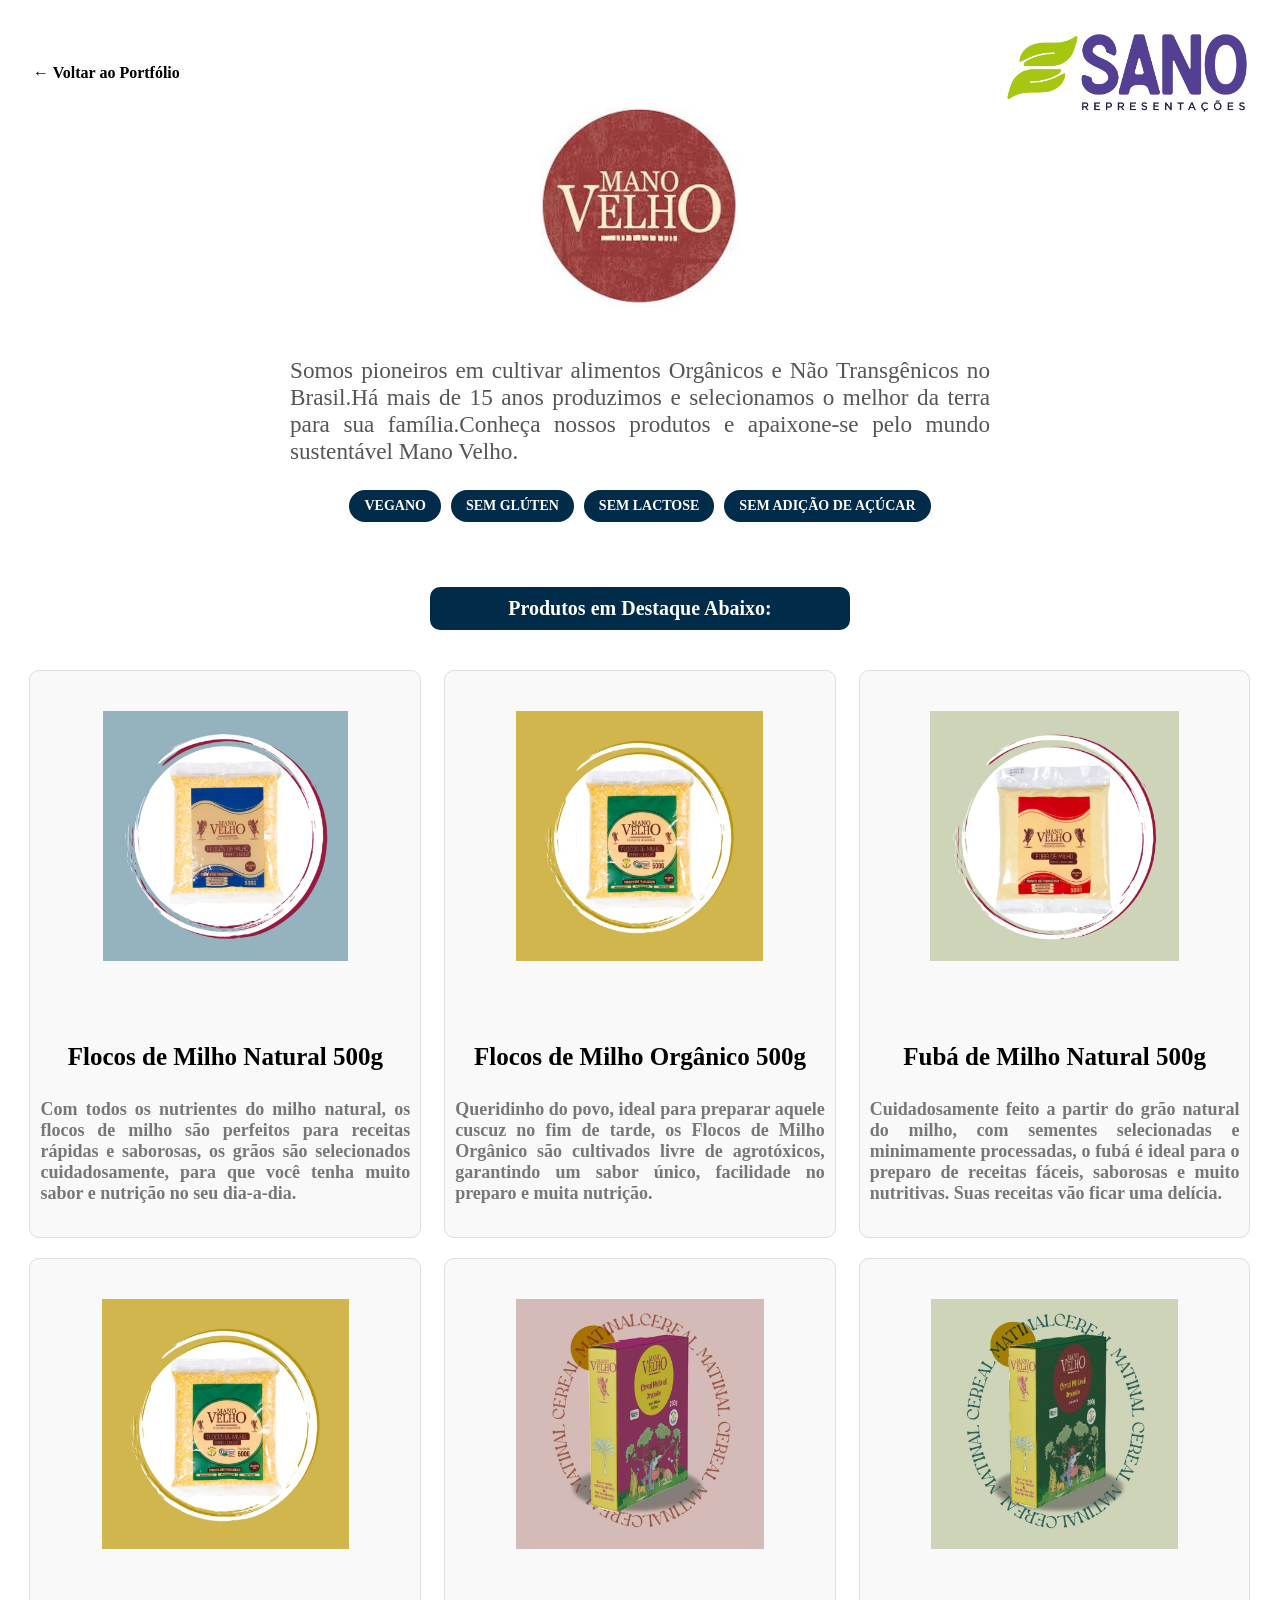
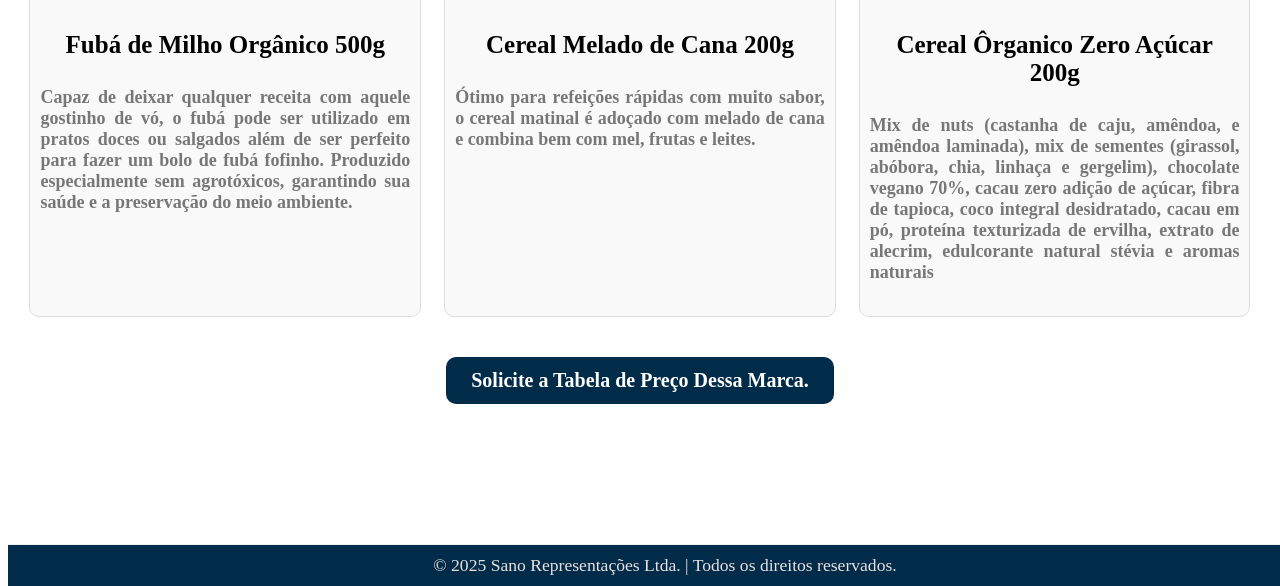
==== commit 62288c6c: "Refatorado html e css para diminuir duplicação de codigo" ====
--- a/Trabalho/manovelho.html
+++ b/Trabalho/manovelho.html
@@ -1,106 +1,108 @@
-<!DOCTYPE html>
-<html lang="pt-BR">
-<head>
-    <meta charset="UTF-8">
-    <meta name="viewport" content="width=device-width, initial-scale=1.0">
-    <title>Mano Velho | Mano Velho - Sano Representações</title> 
-    
-    <link rel="stylesheet" href="manovelho.css"> 
-    <link href="https://fonts.googleapis.com/css2?family=Poppins:wght@400;600;700&display=swap" rel="stylesheet">
-</head>
-<body>
-    
-    <header class="header-secundario">
-        <div class="container">
-            <a href="trabalhoav1.html" class="back-button">
-                &#8592; Voltar ao Portfólio
-            </a>
-            <a href="manovelho.html" class="logo-link">
-                <img src="../imagens/Logo-Original.png" alt="Logo da Sano Representações" class="logo-pequena">
-            </a>
-        </div>
-    </header>
-
-    <main>
-        <section class="marca-detalhe">
-            <div class="container">
-                <div class="logo_manovelho">
-                    <img src="../imagens/Logo Mano Velho.jpeg" alt="logo Mano Velho" class="marca-logo">
-                </div>
-                <p class="intro-marca">
-                   Somos pioneiros em cultivar alimentos Orgânicos e Não Transgênicos no Brasil.Há mais de 15 anos produzimos e selecionamos o melhor da terra para sua família.Conheça nossos produtos e apaixone-se pelo mundo sustentável Mano Velho.
-                </p>
-
-                <div class="destaques-linha">
-                    <span class="tag-produto">VEGANO</span>
-                    <span class="tag-produto">SEM GLÚTEN</span> <span class="tag-produto">SEM LACTOSE</span> <span class="tag-produto">SEM ADIÇÃO DE AÇÚCAR</span>
-                </div>
-                
-                <div class="observacao">
-                    <h3>Produtos em Destaque Abaixo:</h3>
-                </div>
-                
-                <div class="produto-lista"> 
-                    <div class="produto-item">
-                        <a href="../imagens/Flocos Natural MV.png" target="_blank">
-                            <img src="../imagens/Flocos Natural MV.png" alt="Flocos Natural" class="produto-img">
-                        </a>
-                        <h4>Flocos de Milho Natural 500g</h4>
-                        <p>Com todos os nutrientes do milho natural, os flocos de milho são perfeitos para receitas rápidas e saborosas, os grãos são selecionados cuidadosamente, para que você tenha muito sabor e nutrição no seu dia-a-dia. </p>
-                    </div>
-                    
-                    <div class="produto-item">
-                        <a href="../imagens/Flocos Organico MV.png" target="_blank">
-                            <img src="../imagens/Flocos Organico MV.png" alt="Flocos Organico" class="produto-img">
-                        </a>
-                        <h4>Flocos de Milho Orgânico 500g</h4>
-                        <p>Queridinho do povo, ideal para preparar aquele cuscuz no fim de tarde, os Flocos de Milho Orgânico são cultivados livre de agrotóxicos, garantindo um sabor único, facilidade no preparo e muita nutrição. </p>
-                    </div>
-                    
-                    <div class="produto-item">
-                        <a href="../imagens/Fuba Natural MV.png" target="_blank">
-                            <img src="../imagens/Fuba Natural MV.png" alt="Fuba Natural" class="produto-img">
-                        </a>
-                        <h4>Fubá de Milho Natural 500g</h4>
-                        <p>Cuidadosamente feito a partir do grão natural do milho, com sementes selecionadas e minimamente processadas, o fubá é ideal para o preparo de receitas fáceis, saborosas e muito nutritivas. Suas receitas vão ficar uma delícia.    </p>
-                    </div>
-                    
-                    <div class="produto-item">
-                        <a href="../imagens/Fuba Orgânico MV.png" target="_blank">
-                            <img src="../imagens/Flocos Organico MV.png" alt="Fuba Organico" class="produto-img">
-                        </a>
-                        <h4>Fubá de Milho Orgânico 500g</h4>
-                        <p>Capaz de deixar qualquer receita com aquele gostinho de vó, o fubá pode ser utilizado em pratos doces ou salgados além de ser perfeito para fazer um bolo de fubá fofinho. Produzido especialmente sem agrotóxicos, garantindo sua saúde e a preservação do meio ambiente.
-</p>
-                    </div>
-                    
-                    <div class="produto-item">
-                        <a href="../imagens/Melado de cana MV.png" target="_blank">
-                            <img src="../imagens/Melado de cana MV.png" alt="Cereal Melado" class="produto-img">
-                        </a>
-                        <h4>Cereal Melado de Cana 200g</h4>
-                        <p>Ótimo para refeições rápidas com muito sabor, o cereal matinal é adoçado com melado de cana e combina bem com mel, frutas e leites. </p>
-                    </div>
-                    
-                    <div class="produto-item">
-                        <a href="../imagens/Ceral Matinal .png" target="_blank">
-                            <img src="../imagens/Ceral Matinal .png" alt="Granola Salt" class="produto-img">
-                        </a>
-                        <h4>Cereal Ôrganico Zero Açúcar 200g</h4>
-                        <p>Mix de nuts (castanha de caju, amêndoa, e amêndoa laminada), mix de sementes (girassol, abóbora, chia, linhaça e gergelim), chocolate vegano 70%, cacau zero adição de açúcar, fibra de tapioca, coco integral desidratado, cacau em pó, proteína texturizada de ervilha, extrato de alecrim, edulcorante natural stévia e aromas naturais</p>
-                    </div>
-                </div> <div class="cta-container tabela-preco-center"> <a href="trabalhoav1.html#contato-form" class="cta-button" >Solicite a Tabela de Preço Dessa Marca.</a>
-                </div>
-
-            </div>
-        </section>
-    </main>
-
-    <footer>
-        <div class="direitos_autorais">
-            <p>&copy; 2025 Sano Representações Ltda. | Todos os direitos reservados.</p>
-        </div>
-    </footer>
-
-</body>
+<!DOCTYPE html>
+<html lang="pt-BR">
+<head>
+    <meta charset="UTF-8">
+    <meta name="viewport" content="width=device-width, initial-scale=1.0">
+    <title>Mano Velho | Mano Velho - Sano Representações</title> 
+    
+    <link rel="stylesheet" href="comum.css">
+    <link rel="stylesheet" href="manovelho.css"> 
+    <link href="https://fonts.googleapis.com/css2?family=Poppins:wght@400;600;700&display=swap" rel="stylesheet">
+    <link rel="shortcut icon" href="C:\Users\danie\iCloudDrive\ADS\3º semetre\Front End\Estudos Guanabara\HTML-CSS\EXERCICIOS\EXERC 002\sano-representaoes\imagens\Icone.ico" type="image/x-icon">
+</head>
+<body>
+    
+    <header class="header-secundario">
+        <div class="container">
+            <a href="trabalhoav1.html" class="back-button">
+                &#8592; Voltar ao Portfólio
+            </a>
+            <a href="manovelho.html" class="logo-link">
+                <img src="../imagens/Logo-Original.png" alt="Logo da Sano Representações" class="logo-pequena">
+            </a>
+        </div>
+    </header>
+
+    <main>
+        <section class="marca-detalhe">
+            <div class="container">
+                <div class="logo_manovelho">
+                    <img src="../imagens/Logo Mano Velho.jpeg" alt="logo Mano Velho" class="marca-logo">
+                </div>
+                <p class="intro-marca">
+                   Somos pioneiros em cultivar alimentos Orgânicos e Não Transgênicos no Brasil.Há mais de 15 anos produzimos e selecionamos o melhor da terra para sua família.Conheça nossos produtos e apaixone-se pelo mundo sustentável Mano Velho.
+                </p>
+
+                <div class="destaques-linha">
+                    <span class="tag-produto">VEGANO</span>
+                    <span class="tag-produto">SEM GLÚTEN</span> <span class="tag-produto">SEM LACTOSE</span> <span class="tag-produto">SEM ADIÇÃO DE AÇÚCAR</span>
+                </div>
+                
+                <div class="observacao">
+                    <h3>Produtos em Destaque Abaixo:</h3>
+                </div>
+                
+                <div class="produto-lista"> 
+                    <div class="produto-item">
+                        <a href="../imagens/Flocos Natural MV.png" target="_blank">
+                            <img src="../imagens/Flocos Natural MV.png" alt="Flocos Natural" class="produto-img">
+                        </a>
+                        <h4>Flocos de Milho Natural 500g</h4>
+                        <p>Com todos os nutrientes do milho natural, os flocos de milho são perfeitos para receitas rápidas e saborosas, os grãos são selecionados cuidadosamente, para que você tenha muito sabor e nutrição no seu dia-a-dia. </p>
+                    </div>
+                    
+                    <div class="produto-item">
+                        <a href="../imagens/Flocos Organico MV.png" target="_blank">
+                            <img src="../imagens/Flocos Organico MV.png" alt="Flocos Organico" class="produto-img">
+                        </a>
+                        <h4>Flocos de Milho Orgânico 500g</h4>
+                        <p>Queridinho do povo, ideal para preparar aquele cuscuz no fim de tarde, os Flocos de Milho Orgânico são cultivados livre de agrotóxicos, garantindo um sabor único, facilidade no preparo e muita nutrição. </p>
+                    </div>
+                    
+                    <div class="produto-item">
+                        <a href="../imagens/Fuba Natural MV.png" target="_blank">
+                            <img src="../imagens/Fuba Natural MV.png" alt="Fuba Natural" class="produto-img">
+                        </a>
+                        <h4>Fubá de Milho Natural 500g</h4>
+                        <p>Cuidadosamente feito a partir do grão natural do milho, com sementes selecionadas e minimamente processadas, o fubá é ideal para o preparo de receitas fáceis, saborosas e muito nutritivas. Suas receitas vão ficar uma delícia.    </p>
+                    </div>
+                    
+                    <div class="produto-item">
+                        <a href="../imagens/Fuba Orgânico MV.png" target="_blank">
+                            <img src="../imagens/Flocos Organico MV.png" alt="Fuba Organico" class="produto-img">
+                        </a>
+                        <h4>Fubá de Milho Orgânico 500g</h4>
+                        <p>Capaz de deixar qualquer receita com aquele gostinho de vó, o fubá pode ser utilizado em pratos doces ou salgados além de ser perfeito para fazer um bolo de fubá fofinho. Produzido especialmente sem agrotóxicos, garantindo sua saúde e a preservação do meio ambiente.
+</p>
+                    </div>
+                    
+                    <div class="produto-item">
+                        <a href="../imagens/Melado de cana MV.png" target="_blank">
+                            <img src="../imagens/Melado de cana MV.png" alt="Cereal Melado" class="produto-img">
+                        </a>
+                        <h4>Cereal Melado de Cana 200g</h4>
+                        <p>Ótimo para refeições rápidas com muito sabor, o cereal matinal é adoçado com melado de cana e combina bem com mel, frutas e leites. </p>
+                    </div>
+                    
+                    <div class="produto-item">
+                        <a href="../imagens/Ceral Matinal .png" target="_blank">
+                            <img src="../imagens/Ceral Matinal .png" alt="Granola Salt" class="produto-img">
+                        </a>
+                        <h4>Cereal Ôrganico Zero Açúcar 200g</h4>
+                        <p>Mix de nuts (castanha de caju, amêndoa, e amêndoa laminada), mix de sementes (girassol, abóbora, chia, linhaça e gergelim), chocolate vegano 70%, cacau zero adição de açúcar, fibra de tapioca, coco integral desidratado, cacau em pó, proteína texturizada de ervilha, extrato de alecrim, edulcorante natural stévia e aromas naturais</p>
+                    </div>
+                </div> <div class="cta-container tabela-preco-center"> <a href="trabalhoav1.html#contato" class="cta-button" >Solicite a Tabela de Preço Dessa Marca.</a>
+                </div>
+
+            </div>
+        </section>
+    </main>
+
+    <footer>
+        <div class="direitos_autorais">
+            <p>&copy; 2025 Sano Representações Ltda. | Todos os direitos reservados.</p>
+        </div>
+    </footer>
+
+</body>
 </html>
--- a/Trabalho/comum.css
+++ b/Trabalho/comum.css
@@ -0,0 +1,226 @@
+
+
+html {
+    scroll-padding-top: 60px; 
+    scroll-behavior: smooth;
+}
+
+
+.header-secundario {
+    background-color: var(--light-bg);
+    padding: 15px 0;
+    border-bottom: 2px solid var(--primary-color);
+}
+
+.header-secundario .container {
+    display: flex;
+    justify-content: space-between;
+    align-items: center;
+}
+
+.logo-pequena {
+    width: 250px; 
+    height: auto;
+    margin-right: 20px;
+}
+
+
+.back-button {
+    font-size: 16px;
+    font-weight: 600;
+    color: var(--primary-color);
+    padding: 8px 15px;
+    margin-left: 10px;
+    border: 1px solid var(--primary-color);
+    border-radius: 5px;
+    text-decoration: none;
+    transition: background-color 0.3s, color 0.3s;
+}
+
+.back-button:hover {
+    background-color: var(--primary-color);
+    color: white;
+}
+
+.cta-button {
+    background-color: #002B49;
+    color: white;
+    padding: 12px 25px;
+    font-size: 1.25rem;
+    border: none;
+    border-radius: 10px;
+    text-decoration: none;
+    font-weight: bold;
+    display: inline-block;
+    transition: background-color 0.3s ease, transform 0.2s ease;
+    cursor: pointer;
+    text-align: center;
+}
+
+.cta-button:hover {
+    background-color: #00355d;
+    transform: translateY(-2px);
+}
+
+.tabela-preco-center {
+    display: flex;
+    justify-content: center;
+    align-items: center;
+    width: 100%;
+    margin: 40px 0;
+}
+
+
+
+.container h2 {
+    font-size: 1.45rem;
+    font-weight: normal;
+}
+
+.container p {
+    font-size: 1.45rem;
+    font-weight: normal;
+    text-align: justify;
+}
+
+
+
+.marca-detalhe {
+    padding: 60px 0;
+    text-align: center;
+}
+
+.marca-logo {
+    max-width: 300px;
+    margin-bottom: 15px;
+}
+
+.intro-marca {
+    max-width: 800px;
+    margin: 30px auto 20px;
+    font-size: 20px;
+    color: #555;
+    text-align: justify;
+}
+
+
+
+.destaques-linha {
+    margin-bottom: 60px;
+    display: flex;
+    justify-content: center;
+    flex-wrap: wrap;
+}
+
+.tag-produto {
+    display: inline-block;
+    background-color: #002B49;
+    color: white;
+    padding: 8px 15px;
+    border-radius: 20px;
+    font-size: 14px;
+    font-weight: 600;
+    margin: 5px;
+}
+
+
+
+.produto-lista {
+    display: flex;
+    flex-wrap: wrap;
+    gap: 20px;
+    justify-content: space-around;
+}
+
+.produto-item {
+    display: flex;
+    flex-direction: column;
+    flex-basis: 32%;
+    min-width: 280px;
+    background-color: #f9f9f9;
+    border: 1px solid #ddd;
+    border-radius: 10px;
+    overflow: hidden;
+    transition: transform 0.3s ease, box-shadow 0.3s ease;
+}
+
+.produto-item:hover {
+    transform: translateY(-5px);
+    box-shadow: 0 8px 20px rgba(0, 0, 0, 0.15);
+}
+
+.produto-imagem {
+    width: 100%;
+    height: 250px;
+    object-fit: cover;
+}
+
+.produto-info {
+    padding: 20px;
+    flex-grow: 1;
+    display: flex;
+    flex-direction: column;
+}
+
+.produto-info h3 {
+    font-size: 1.3rem;
+    margin-bottom: 10px;
+    color: #002B49;
+}
+
+.produto-info p {
+    font-size: 0.95rem;
+    color: #666;
+    flex-grow: 1;
+}
+
+
+
+@media (max-width: 768px) {
+    .header-secundario .container {
+        flex-direction: column;
+        gap: 15px;
+    }
+
+    .logo-pequena {
+        margin-right: 0;
+    }
+
+    .back-button {
+        margin-left: 0;
+    }
+
+    .produto-item {
+        flex-basis: 48%;
+    }
+
+    .marca-detalhe {
+        padding: 40px 20px;
+    }
+}
+
+@media (max-width: 600px) {
+    .produto-item {
+        flex-basis: 100%;
+    }
+
+    .container h2,
+    .container p {
+        font-size: 1.2rem;
+    }
+
+    .cta-button {
+        padding: 10px 20px;
+        font-size: 1.1rem;
+    }
+
+    .intro-marca {
+        font-size: 18px;
+        padding: 0 15px;
+    }
+
+    .tag-produto {
+        font-size: 12px;
+        padding: 6px 12px;
+    }
+}
--- a/Trabalho/manovelho.css
+++ b/Trabalho/manovelho.css
@@ -1,299 +1,113 @@
-html {
-    scroll-padding-top: 60px; 
-}
-
-/* ====================================================================
-   AJUSTES GERAIS E BOTÕES
-   ==================================================================== */
-
-.logo_ManoVelho {
-    text-align: center;
-    margin-bottom: 20px;
-
-    /* Aumentei o valor para subir mais */
-    transform: translateY(-120px); /* ajuste para -140px, -160px se quiser subir mais */
-    position: relative; /* necessário para top/transform e z-index */
-    z-index: 999; /* garante que fique acima do header */
-    transition: transform 0.25s ease;
-}
-
-/* Ajuste responsivo para telas pequenas */
-@media (max-width: 600px) {
-    .logo_ManoVelho {
-        transform: translateY(-40px); /* menos deslocamento no mobile */
-    }
-}
-
-/* Reduz o tamanho do h2 apenas dentro do container (se houver h2) */
-.container h2 {
-    font-size: 1.45rem;
-    font-weight: normal;
-}
-
-.cta-button {
-    background-color: #002B49;
-    color: white; /* Cor branca para o texto */
-    
-    font-size: 1.25rem; /* Fonte maior para destacar */
-    border: none;
-    border-radius: 10px;
-    text-decoration: none; /* Remove o sublinhado */
-    font-weight: bold;
-    display: inline-block; /* Garante que o background se ajuste ao texto */
-    transition: background-color 0.3s ease, transform 0.2s ease;
-    cursor: pointer;
-    padding: 10px 20px;
-}
-
-/* Centraliza o botão de solicitar tabela de preços de forma responsiva */
-.tabela-preco-center {
-    display: flex;
-    justify-content: center; 
-    align-items: center; 
-    margin: 40px 0; 
-}
-
-/* ====================================================================
-   9. ESTILOS PARA PÁGINAS INDIVIDUAIS DE MARCA
-   ==================================================================== */
-
-/* Estilo do Header Secundário */
-.header-secundario {
-    background-color: var(--light-bg);
-    padding: 15px 0;
-    border-bottom: 2px solid var(--primary-color);
-}
-
-
-.header-secundario .container {
-    display: flex;
-    justify-content: space-between;
-    align-items: center;
-}
-
-.logo-pequena {
-    width: 250px; 
-    height: auto;
-    margin-right: 20px;
-}
-
-/* Estilo do Botão de Voltar */
-.back-button {
-    font-size: 16px;
-    font-weight: 600;
-    color: var(--primary-color);
-    padding: 8px 15px;
-    margin-left:10px;
-    border: 1px solid var(--primary-color);
-    border-radius: 5px;
-    text-decoration: none; /* Remove o sublinhado */
-    transition: background-color 0.3s, color 0.3s;
-}
-
-.back-button:hover {
-    background-color: var(--primary-color);
-    color: white;
-}
-
-/* Estilo da Seção de Detalhes da Marca */
-.marca-detalhe {
-    /* Reduz o padding superior para permitir que a logo suba (de 60px para 20px) */
-    padding: 20px 0 60px 0; 
-    text-align: center;
-    margin-left: 20px;
-    margin-right: 20px;
-    margin-bottom: 40px;
-}
-
-.marca-logo {
-    max-width: 800px;
-    margin-bottom: 5px;
-}
-
-.intro-marca {
-    max-width: 700px;
-    margin: 20px auto 20px;
-    font-size: 20px;
-    color: #555;
-    text-align: justify;
-}
-
-/* Tags de Destaque do Produto */
-.destaques-linha {
-    margin-bottom: 60px;
-}
-
-.tag-produto {
-    display: inline-block;
-    background-color:#002B49 ; 
-    color: white; 
-    padding: 8px 15px;
-    border-radius: 20px;
-    font-size: 14px;
-    font-weight: 600;
-    margin: 5px;
-}
-
-/* Faixa de Destaque */
-.observacao h3 {
-    background-color:#002B49;
-    font-size: 20px;
-    color: white;
-    margin-bottom: 30px;
-    padding: 10px 10px;
-    
-    /* CORRIGIDO: Centralização responsiva e largura controlada */
-    max-width: 400px; 
-    margin: 20px auto; 
-    
-    border-radius: 10px;
-    font-style: normal;
-    text-align: center;
-}
-
-/* ====================================================================
-   LAYOUT DO GRID DE PRODUTOS
-   ==================================================================== */
-
-.produto-lista {
-    display: flex;/* Ativa o layout flexível, colocando os itens lado a lado */ 
-    flex-wrap: wrap; /* Permite que os itens que não cabem na linha passem para baixo */
-    gap: 20px; /* Cria um espaço de 20px entre os produtos (horizontal e vertical) */
-    justify-content: space-around; /* ajudar no espaçamento */
-    margin-top: 40px;
-}
-
-.produto-item {
-    display: flex;
-    flex-direction: column;/* empilha verticalmente imagem, título e texto */
-    align-items: center; /* <-- centraliza horizontalmente imagem, título e texto */
-    flex-basis: 32%;/* Define que cada item deve tentar ocupar 32% da largura do container. */
-    box-sizing: border-box;/* Garante que o padding e a borda não aumentem o tamanho total do item, evitando quebras de linha indesejadas */
-    padding: 10px;/* Adiciona padding interno ao card para visual */
-    text-align: center;/* centraliza o texto */
-   
-}
-
-.produto-img {
-    /* CORRIGIDO: Padronização da imagem para uniformizar o grid */
-    width: 80%;
-    height: 250px;
-    padding: 30px 30px; 
-    object-fit: cover; /* Faz a imagem preencher o espaço de forma uniforme */
-    
-    border-radius: 5px;
-    margin-bottom: 15px;
-}
-
-.produto-item h4 {
-    font-size: 25px;
-    color: var(--dark-text);
-    margin-bottom: 5px;
-}
-
-.produto-item p {
-    font-size: 18px;
-    color: #777;
-    text-align: justify;
-    font-weight: bolder;
-    padding: 5px 0;
-   
-}
-footer {
-    
-    display: flex;
-    justify-content: center;
-    background-color:#002B49;
-    padding:10px 10px; /* Cria a altura para a centralização ser percebida */
-    margin-right: -50px;
-    margin-bottom: -15px;
-    font-size: 1.1rem; 
-    color: rgb(234, 224, 224);
-    border-top: 1px solid #eee;
-}
-
-.direitos_autorais p {
-    /* REMOVIDO: display: center; (Propriedade inválida) */
-    /* REMOVIDO: margin: -10px; (Pode anular a centralização do footer) */
-    margin: 0; 
-    
-    /* Centralização horizontal do texto (se o pai não for flex) */
-    text-align: center; 
-    
-    /* Deixando a fonte definida apenas aqui (ou herdada do footer) */
-    font-size: 1.1rem; 
-    color: rgb(234, 224, 224);
-}
-
-/* evitar que pais cortem o deslocamento */
-
-.marca-detalhe .container {
-    margin-top: -50px;
-}
-
-   
-/* mover o bloco que contém a logo */
-.logo_ManoVelho {
-  position: relative !important;
-  transform: translateY(-180px) !important; /* aumentar o valor para subir mais */
-  z-index: 9999 !important;
-  margin-bottom: 0 !important;
-}
-
-/* garantir proporção e centralização da imagem */
-.logo_ManoVelho .marca-logo {
-  display: block !important;
-  margin: 0 auto !important;
-  max-width: 250px; /* ajuste para o tamanho desejado */
-  height: auto !important;
-}
-
-/* diminuir deslocamento no mobile */
-@media (max-width: 600px) {
-  .logo_ManoVelho { transform: translateY(-40px) !important; }
-  .logo_ManoVelho .marca-logo { max-width: 140px; }
-}
-
-/* Responsividade adicional para a nova página */
-@media (max-width: 600px) {
-    .header-secundario .container {
-        flex-direction: column;
-        gap: 15px;
-    }
-    
-    /* No celular, os produtos ocupam 100% da largura */
-    .produto-item {
-        flex-basis: 100%;
-    }
-}
-
-/* tornar o container referência para posicionamento absoluto */
-.marca-detalhe {
-  position: relative;       /* permite posicionar a logo por absolute */
-  overflow: visible !important;
-}
-
-/* posicionar a logo acima e centralizada */
-.logo_ManoVelho {
-  position: absolute !important;
-  top: -90px;               /* ajuste este valor para subir/baixar a logo */
-  left: 50%;
-  transform: translateX(-50%); /* centraliza horizontalmente */
-  z-index: 9999 !important;
-  margin: 0 !important;
-  text-align: center;
-}
-
-/* garantir proporção da imagem */
-.logo_ManoVelho .marca-logo {
-  display: block !important;
-  max-width: 250px; /* ajuste o tamanho aqui (ex.: 200px, 300px) */
-  width: auto;
-  height: auto !important;
-}
-
-/* ajustar no mobile */
-@media (max-width: 600px) {
-  .logo_ManoVelho { top: -40px !important; }
-  .logo_ManoVelho .marca-logo { max-width: 140px !important; }
-}+
+.logo_ManoVelho {
+    position: absolute;
+    top: -90px;
+    left: 50%;
+    transform: translateX(-50%);
+    z-index: 9999;
+    margin: 0;
+    text-align: center;
+}
+
+.logo_ManoVelho .marca-logo {
+    display: block;
+    max-width: 250px;
+    width: auto;
+    height: auto;
+}
+
+.marca-detalhe {
+    position: relative;
+    overflow: visible;
+    padding: 20px 0 60px 0; 
+    margin-left: 20px;
+    margin-right: 20px;
+    margin-bottom: 40px;
+}
+
+.marca-detalhe .container {
+    margin-top: -50px;
+}
+
+.intro-marca {
+    max-width: 700px;
+}
+
+.observacao h3 {
+    background-color: #002B49;
+    font-size: 20px;
+    color: white;
+    margin-bottom: 30px;
+    padding: 10px 10px;
+    max-width: 400px; 
+    margin: 20px auto; 
+    border-radius: 10px;
+    font-style: normal;
+    text-align: center;
+}
+
+.produto-lista {
+    margin-top: 40px;
+}
+
+.produto-item {
+    align-items: center;
+    box-sizing: border-box;
+    padding: 10px;
+}
+
+.produto-img {
+    width: 80%;
+    height: 250px;
+    padding: 30px 30px; 
+    object-fit: cover;
+    border-radius: 5px;
+    margin-bottom: 15px;
+}
+
+.produto-item h4 {
+    font-size: 25px;
+    color: var(--dark-text);
+    margin-bottom: 5px;
+}
+
+.produto-item p {
+    font-size: 18px;
+    color: #777;
+    text-align: justify;
+    font-weight: bolder;
+    padding: 5px 0;
+}
+
+footer {
+    display: flex;
+    justify-content: center;
+    background-color: #002B49;
+    padding: 10px 10px;
+    margin-right: -50px;
+    margin-bottom: -15px;
+    font-size: 1.1rem; 
+    color: rgb(234, 224, 224);
+    border-top: 1px solid #eee;
+}
+
+.direitos_autorais p {
+    margin: 0; 
+    text-align: center; 
+    font-size: 1.1rem; 
+    color: rgb(234, 224, 224);
+}
+
+@media (max-width: 600px) {
+    .logo_ManoVelho {
+        top: -40px;
+    }
+    
+    .logo_ManoVelho .marca-logo {
+        max-width: 140px;
+    }
+    
+    .produto-item {
+        flex-basis: 100%;
+    }
+}
